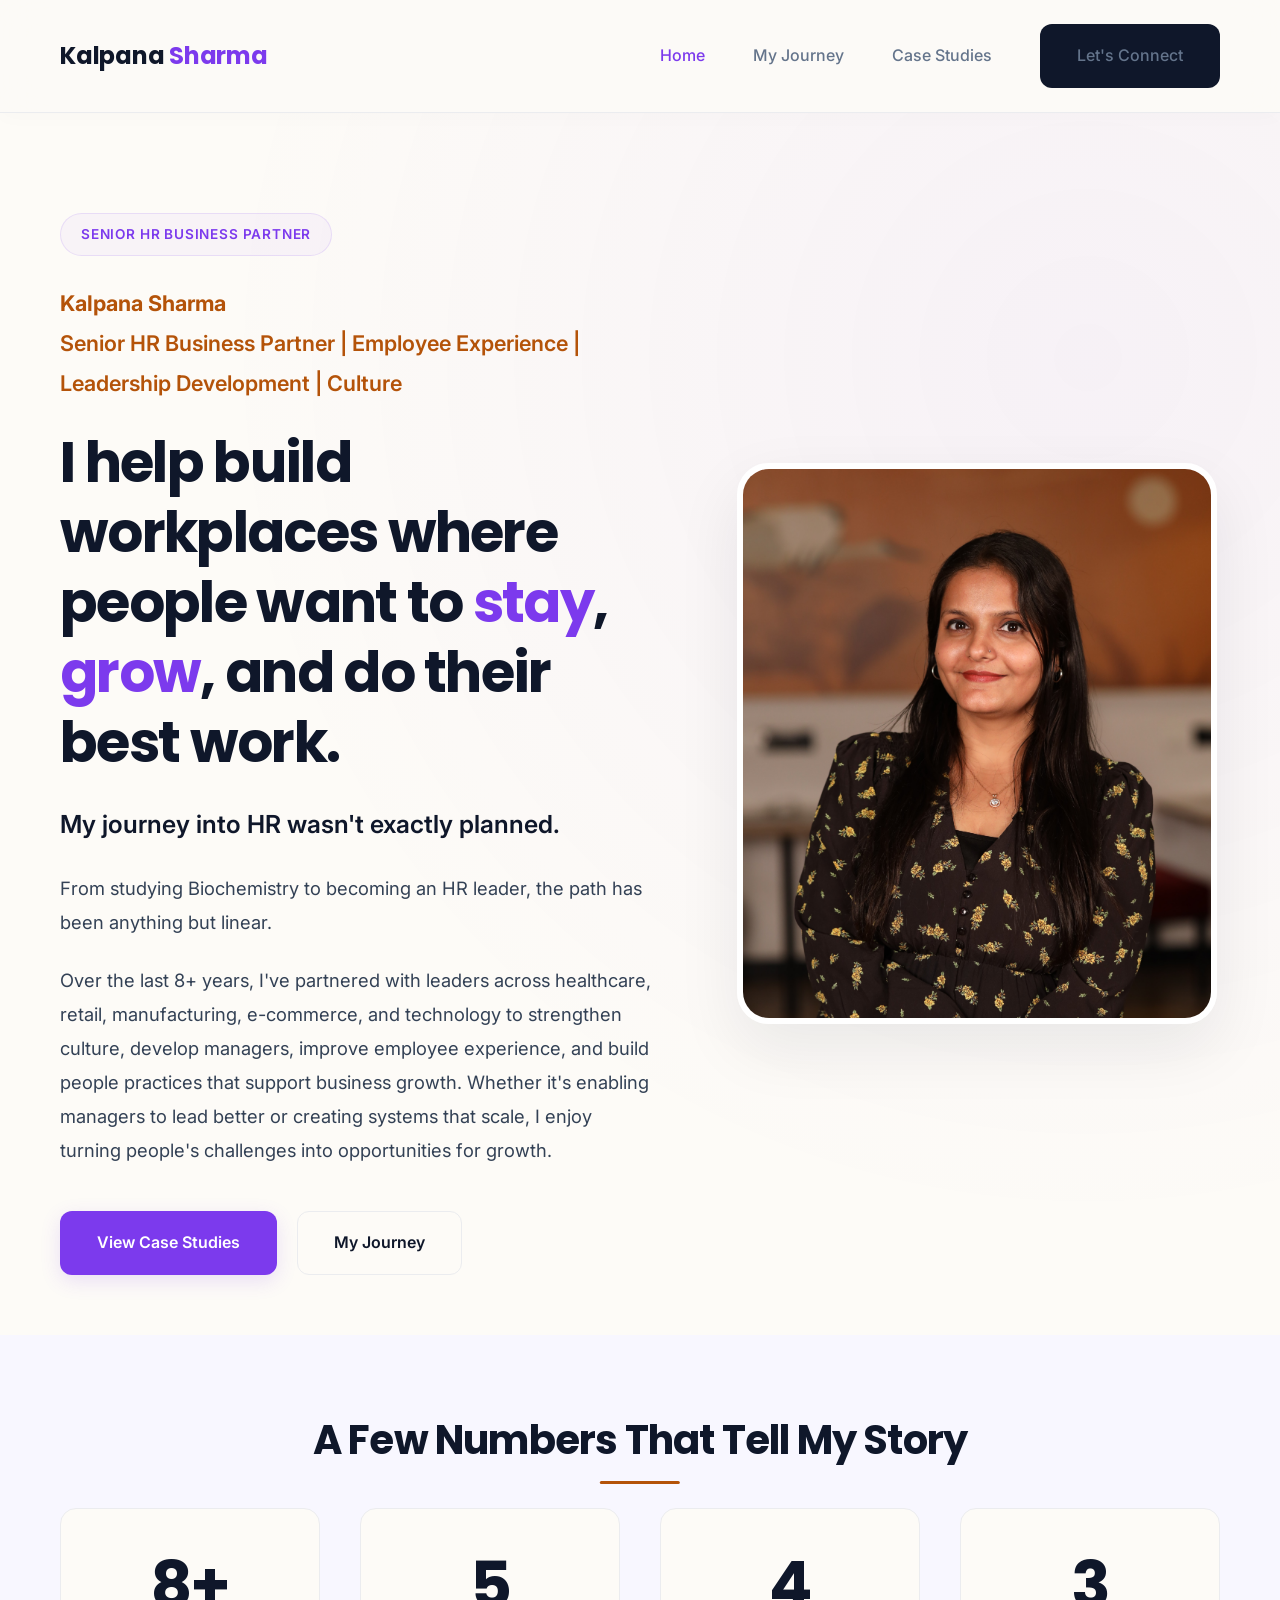
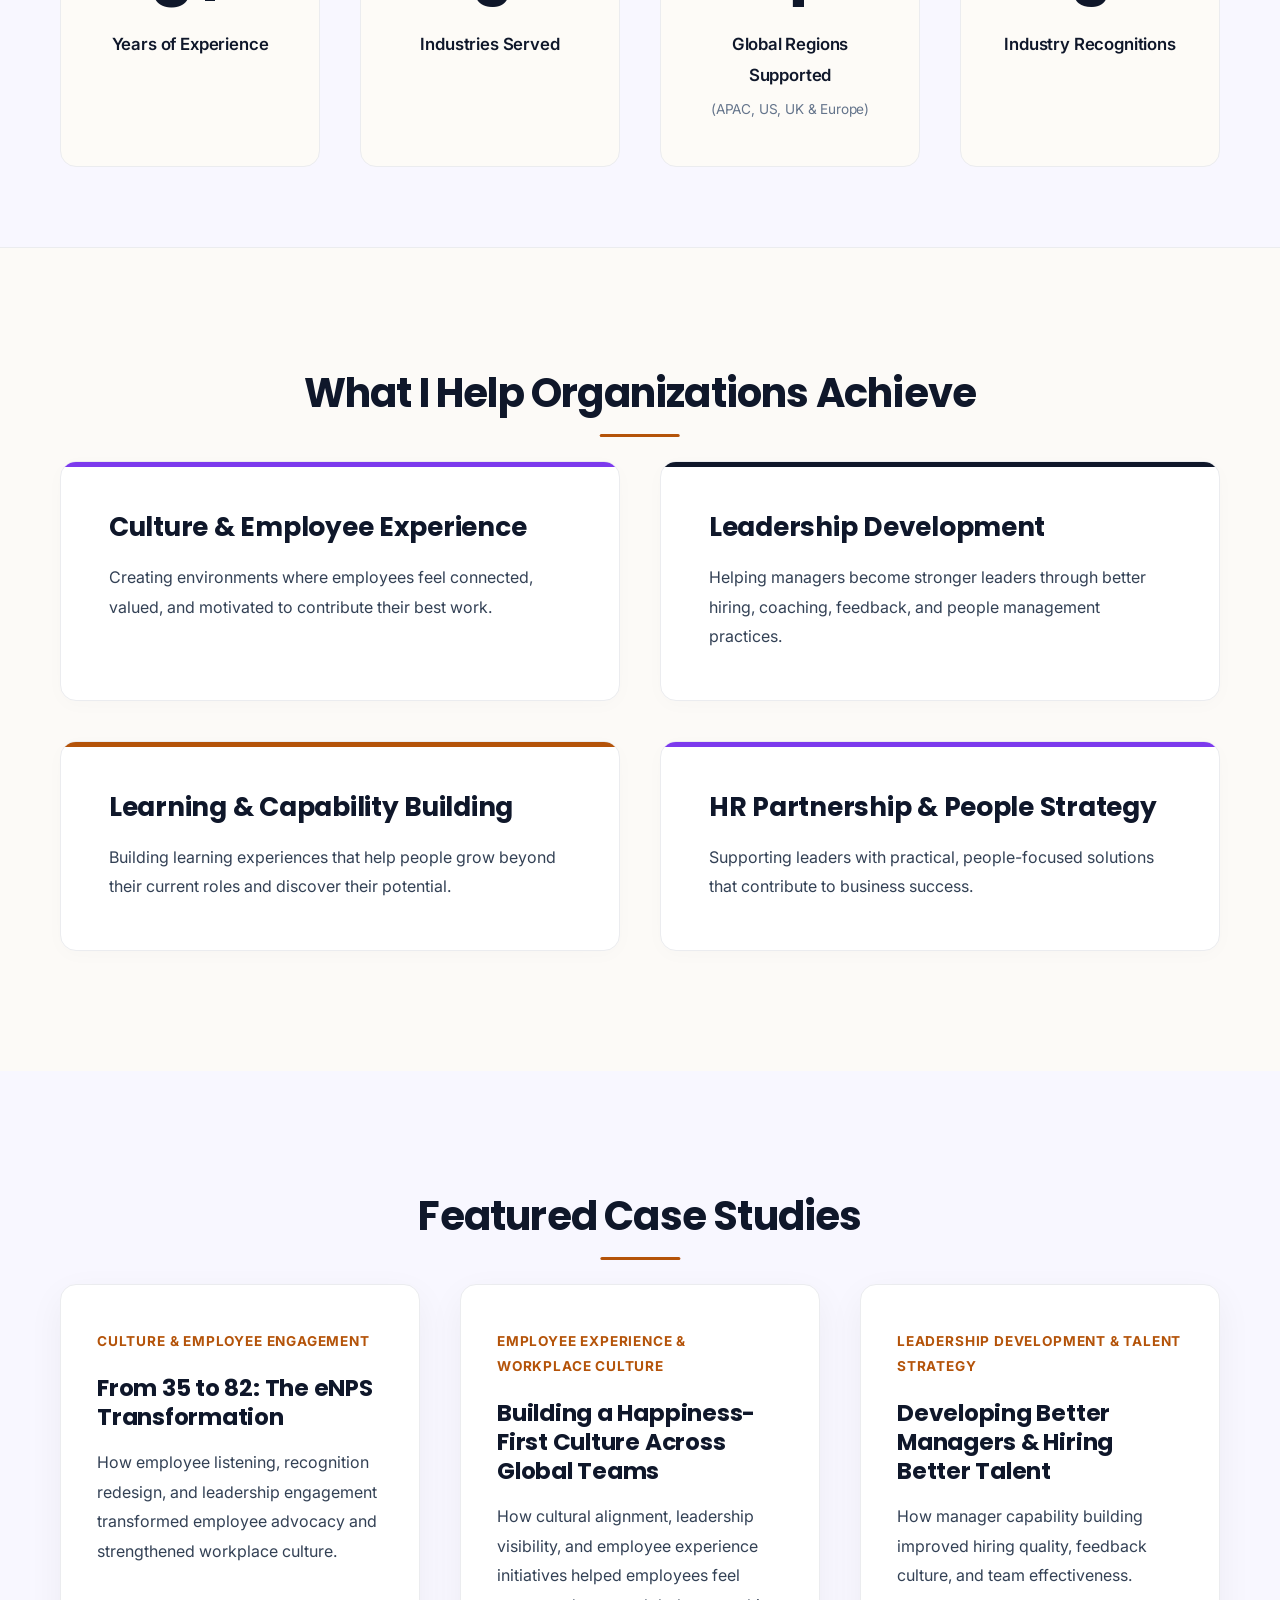
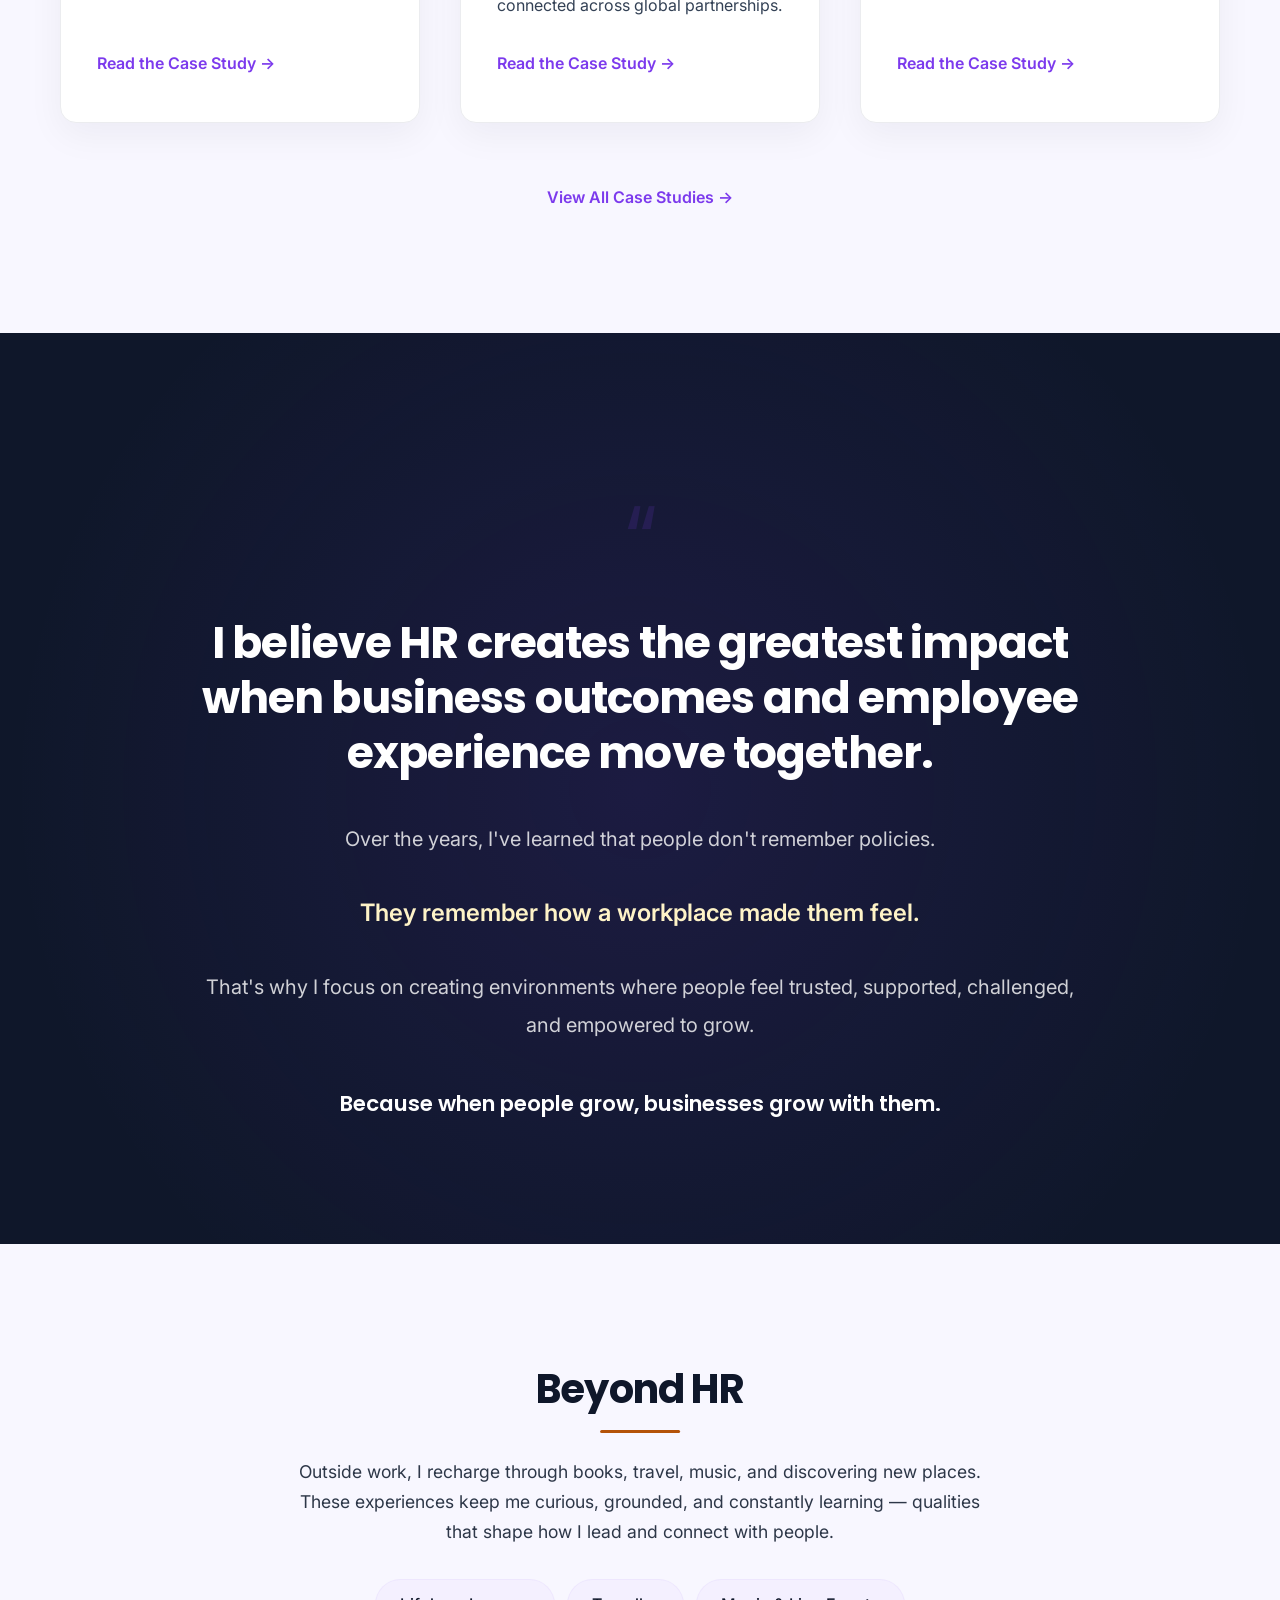
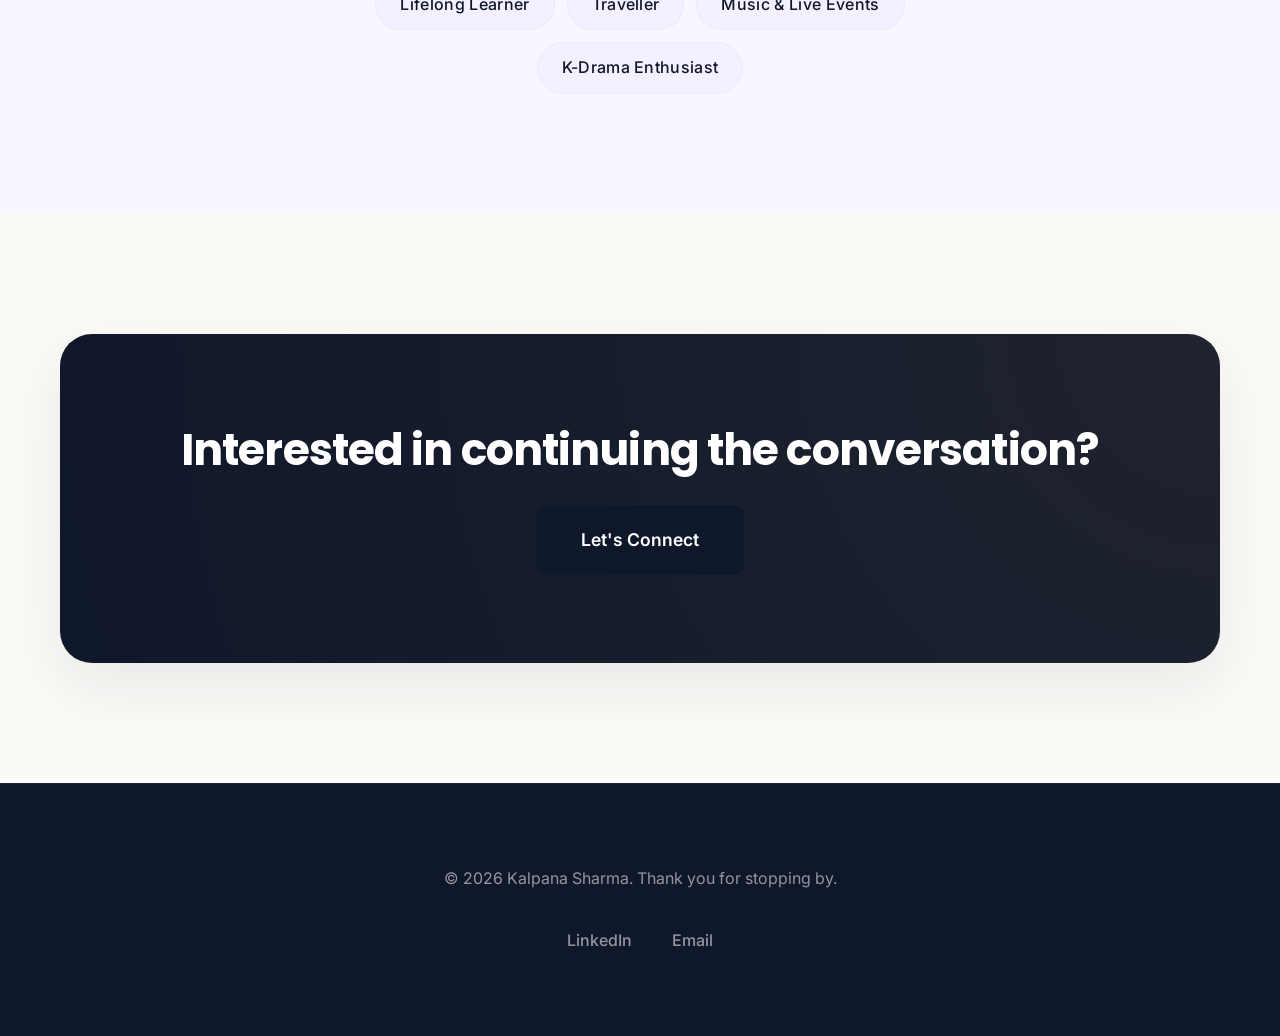
==== index.html @ ab51e67a "Update index.html" ====
<!DOCTYPE html>
<html lang="en">
<head>
    <meta charset="UTF-8">
    <meta name="viewport" content="width=device-width, initial-scale=1.0">
    <title>Kalpana Sharma | Senior HR Business Partner | Employee Experience & Culture</title>
    <meta name="description" content="Senior HR Business Partner with 8+ years of experience across healthcare, retail, manufacturing, e-commerce, and technology. Passionate about employee experience, leadership development, workplace culture, and people strategy.">
    
    <!-- Open Graph / Facebook Meta Tags -->
    <meta property="og:type" content="website">
    <meta property="og:url" content="https://kalpanasharma.github.io/">
    <meta property="og:title" content="Kalpana Sharma | Senior HR Business Partner | Employee Experience & Culture">
    <meta property="og:description" content="Senior HR Business Partner with 8+ years of experience across healthcare, retail, manufacturing, e-commerce, and technology.">
    <meta property="og:image" content="assets/images/hero-photo.jpg">

    <!-- Twitter Meta Tags -->
    <meta name="twitter:card" content="summary_large_image">
    <meta name="twitter:title" content="Kalpana Sharma | Senior HR Business Partner | Employee Experience & Culture">
    <meta name="twitter:description" content="Senior HR Business Partner with 8+ years of experience across healthcare, retail, manufacturing, e-commerce, and technology.">
    <meta name="twitter:image" content="assets/images/hero-photo.jpg">

    <!-- Google Fonts -->
    <link rel="preconnect" href="https://fonts.googleapis.com">
    <link rel="preconnect" href="https://fonts.gstatic.com" crossorigin>
    <link href="https://fonts.googleapis.com/css2?family=Inter:wght=400;500;600&family=Poppins:wght=600;700&display=swap" rel="stylesheet">
    <link rel="stylesheet" href="style.css">
</head>
<body>

    <!-- Main Navigation Header -->
    <header class="main-header">
        <nav class="container nav-container" aria-label="Main Navigation">
            <a href="index.html" class="logo">Kalpana <span class="text-purple">Sharma</span></a>
            <div class="nav-links">
                <a href="index.html" class="active" aria-current="page">Home</a>
                <a href="my-journey.html">My Journey</a>
                <a href="case-studies.html">Case Studies</a>
                <a href="lets-connect.html" class="btn btn-secondary">Let's Connect</a>
            </div>
        </nav>
    </header>

    <!-- Hero Introduction Section -->
    <main id="main-content">
        <section class="hero-section" aria-label="Introduction">
            <div class="container hero-grid">
                <div class="hero-content">
                    <span class="badge">Senior HR Business Partner</span>
                    <p class="hero-subheading"><strong>Kalpana Sharma</strong><br>Senior HR Business Partner | Employee Experience | Leadership Development | Culture</p>
                    <h1>I help build workplaces where people want to <span class="text-purple">stay</span>, <span class="text-purple">grow</span>, and do their best work.</h1>
                    <div class="hero-story">
                        <p class="lead">My journey into HR wasn't exactly planned.</p>
                        <p>From studying Biochemistry to becoming an HR leader, the path has been anything but linear.</p>
                        <p>Over the last 8+ years, I've partnered with leaders across healthcare, retail, manufacturing, e-commerce, and technology to strengthen culture, develop managers, improve employee experience, and build people practices that support business growth. Whether it's enabling managers to lead better or creating systems that scale, I enjoy turning people's challenges into opportunities for growth.</p>
                    </div>
                    <div class="hero-actions">
                        <a href="case-studies.html" class="btn btn-primary">View Case Studies</a>
                        <a href="my-journey.html" class="btn btn-outline">My Journey</a>
                    </div>
                </div>
                <div class="hero-image-container">
                    <div class="hero-image-wrapper">
                        <img src="assets/images/hero-photo.jpg" alt="Professional portrait of Kalpana Sharma, Senior HR Business Partner" class="hero-photo" width="600" height="600" loading="eager">
                    </div>
                </div>
            </div>
        </section>

        <!-- Metrics Overview Section -->
        <section class="section metrics-section" aria-label="Key Metrics">
            <div class="container">
                <h2 class="section-title text-center">A Few Numbers That Tell My Story</h2>
                <div class="metrics-grid">
                    <div class="metric-card">
                        <div class="metric-number">8+</div>
                        <div class="metric-label">Years of Experience</div>
                    </div>
                    <div class="metric-card">
                        <div class="metric-number text-purple">5</div>
                        <div class="metric-label">Industries Served</div>
                    </div>
                    <div class="metric-card">
                        <div class="metric-number text-gold">4</div>
                        <div class="metric-label">Global Regions Supported <span class="sub-label">(APAC, US, UK & Europe)</span></div>
                    </div>
                    <div class="metric-card">
                        <div class="metric-number">3</div>
                        <div class="metric-label">Industry Recognitions</div>
                    </div>
                </div>
            </div>
        </section>

        <!-- Core Strategic Areas Section -->
        <section class="section expertise-section" aria-label="Core Capabilities">
            <div class="container">
                <h2 class="section-title text-center">What I Help Organizations Achieve</h2>
                <div class="expertise-grid">
                    <div class="expertise-card">
                        <div class="card-accent-line bg-purple"></div>
                        <h3>Culture & Employee Experience</h3>
                        <p>Creating environments where employees feel connected, valued, and motivated to contribute their best work.</p>
                    </div>
                    <div class="expertise-card">
                        <div class="card-accent-line bg-navy"></div>
                        <h3>Leadership Development</h3>
                        <p>Helping managers become stronger leaders through better hiring, coaching, feedback, and people management practices.</p>
                    </div>
                    <div class="expertise-card">
                        <div class="card-accent-line bg-gold"></div>
                        <h3>Learning & Capability Building</h3>
                        <p>Building learning experiences that help people grow beyond their current roles and discover their potential.</p>
                    </div>
                    <div class="expertise-card">
                        <div class="card-accent-line bg-purple"></div>
                        <h3>HR Partnership & People Strategy</h3>
                        <p>Supporting leaders with practical, people-focused solutions that contribute to business success.</p>
                    </div>
                </div>
            </div>
        </section>

        <!-- Selected Project Highlights Section -->
        <section class="section cases-section" aria-label="Featured Case Studies">
            <div class="container">
                <h2 class="section-title text-center">Featured Case Studies</h2>
                <div class="cases-grid">
                    <article class="case-card">
                        <div class="case-category">Culture & Employee Engagement</div>
                        <h3>From 35 to 82: The eNPS Transformation</h3>
                        <p>How employee listening, recognition redesign, and leadership engagement transformed employee advocacy and strengthened workplace culture.</p>
                        <a href="case-studies/enps-transformation.html" class="case-link">Read the Case Study &rarr;</a>
                    </article>
                    <article class="case-card">
                        <div class="case-category">Employee Experience & Workplace Culture</div>
                        <h3>Building a Happiness-First Culture Across Global Teams</h3>
                        <p>How cultural alignment, leadership visibility, and employee experience initiatives helped employees feel connected across global partnerships.</p>
                        <a href="case-studies/happiness-culture.html" class="case-link">Read the Case Study &rarr;</a>
                    </article>
                    <article class="case-card">
                        <div class="case-category">Leadership Development & Talent Strategy</div>
                        <h3>Developing Better Managers & Hiring Better Talent</h3>
                        <p>How manager capability building improved hiring quality, feedback culture, and team effectiveness.</p>
                        <a href="case-studies/managers-talent.html" class="case-link">Read the Case Study &rarr;</a>
                    </article>
                </div>
                <div class="text-center section-footer-link">
                    <a href="case-studies.html" class="btn-text">View All Case Studies &rarr;</a>
                </div>
            </div>
        </section>

        <!-- Leadership Creed / Philosophy Section -->
        <section class="section philosophy-section" aria-label="My Philosophy">
            <div class="container text-center">
                <blockquote class="philosophy-container">
                    <span class="philosophy-icon" aria-hidden="true">&ldquo;</span>
                    <h2>I believe HR creates the greatest impact when business outcomes and employee experience move together.</h2>
                    <div class="philosophy-text">
                        <p>Over the years, I've learned that people don't remember policies.</p>
                        <p class="highlight">They remember how a workplace made them feel.</p>
                        <p>That's why I focus on creating environments where people feel trusted, supported, challenged, and empowered to grow.</p>
                    </div>
                    <cite class="philosophy-author">Because when people grow, businesses grow with them.</cite>
                </blockquote>
            </div>
        </section>

        <!-- Executive Strategic Interests Profile Section -->
        <section class="section beyond-section" aria-label="Beyond HR">
            <div class="container">
                <h2 class="section-title text-center">Beyond HR</h2>
                <div style="max-width: 700px; margin: 0 auto; text-align: center;">
                    <p class="section-intro" style="margin-bottom: 32px; font-size: 1.1rem; line-height: 1.7; color: var(--color-text-dark, #2d3748);">Outside work, I recharge through books, travel, music, and discovering new places. These experiences keep me curious, grounded, and constantly learning — qualities that shape how I lead and connect with people.</p>
                    <div class="chips-layout-matrix" style="display: flex; flex-wrap: wrap; justify-content: center; gap: 12px; max-width: 600px; margin: 0 auto;">
                        <span class="category-tag-chip" style="margin: 0; padding: 10px 24px; border-radius: 50px; font-weight: 500; letter-spacing: 0.02em;">Lifelong Learner</span>
                        <span class="category-tag-chip" style="margin: 0; padding: 10px 24px; border-radius: 50px; font-weight: 500; letter-spacing: 0.02em;">Traveller</span>
                        <span class="category-tag-chip" style="margin: 0; padding: 10px 24px; border-radius: 50px; font-weight: 500; letter-spacing: 0.02em;">Music & Live Events</span>
                        <span class="category-tag-chip" style="margin: 0; padding: 10px 24px; border-radius: 50px; font-weight: 500; letter-spacing: 0.02em;">K-Drama Enthusiast</span>
                    </div>
                </div>
            </div>
        </section>

        <!-- Final CTA Invitation -->
        <section class="cta-section" aria-label="Call to Action">
            <div class="container">
                <div class="cta-card">
                    <h2>Interested in continuing the conversation?</h2>
                    <a href="lets-connect.html" class="btn btn-secondary btn-lg">Let's Connect</a>
                </div>
            </div>
        </section>
    </main>

    <!-- Global Footer Module with Strategic Social Integration -->
    <footer class="main-footer">
        <div class="container text-center">
            <p>&copy; 2026 Kalpana Sharma. Thank you for stopping by.</p>
            <div class="footer-links-container">
                <a href="https://www.linkedin.com/in/kalpana-sharma9315/" class="footer-link" target="_blank" rel="noopener noreferrer">LinkedIn</a>
                <a href="mailto:contactskalpana01@gmail.com" class="footer-link">Email</a>
            </div>
        </div>
    </footer>

</body>
</html>
---- style.css ----
/* ==========================================================================
   1. GLOBAL VARIABLES & PREMIUM LIGHT RESETS
   ========================================================================== */
:root {
    /* Senior HR Executive Warm & Light Palette */
    --color-navy: #0F172A;          /* Deep Regal Navy for text & anchoring sections */
    --color-navy-muted: #334155;    /* Muted navy for subtitles */
    --color-purple: #7C3AED;        /* Premium Lavender/Purple Accent */
    --color-purple-light: rgba(124, 58, 237, 0.04);
    --color-lavender-bg: #F8F7FF;   /* Subtle premium lavender section canvas */
    --color-gold: #B45309;          /* Deep Warm Amber Gold for highlights */
    --color-gold-light: #FEF3C7;    /* Soft Creamy Gold Backgrounds */
    --color-bg: #FCFAF7;            /* Slightly warmer, approachable off-white canvas */
    --color-bg-warm: #FDFBF7;       /* Soft warm alabaster */
    --color-card-bg: #FFFFFF;       /* Pure white floating panels */
    --color-card-lavender: #F4F0FF; /* Elegant subtle lavender paneling */
    --color-white: #FFFFFF;
    --color-text: #1E293B;          /* Dark navy/slate body text for readability */
    --color-text-muted: #64748B;    /* Clean slate gray for descriptions */
    --color-border: #EBECEF;        /* Subtle crisp light divider lines */
    
    --font-heading: 'Poppins', sans-serif;
    --font-body: 'Inter', sans-serif;
    
    /* Commandingly deep, soft executive shadows for premium dimension */
    --shadow-sm: 0 4px 20px rgba(15, 23, 42, 0.02);
    --shadow-md: 0 12px 36px rgba(15, 23, 42, 0.05);
    --shadow-lg: 0 24px 64px rgba(15, 23, 42, 0.08);
    
    --radius-md: 16px;
    --radius-lg: 32px;
    
    --transition: all 0.5s cubic-bezier(0.16, 1, 0.3, 1);
}

* {
    box-sizing: border-box;
    margin: 0;
    padding: 0;
}

body {
    background-color: var(--color-bg);
    color: var(--color-text);
    font-family: var(--font-body);
    line-height: 1.85;
    -webkit-font-smoothing: antialiased;
    overflow-x: hidden;
}

.container {
    max-width: 1240px;
    margin: 0 auto;
    padding: 0 40px;
}

img {
    max-width: 100%;
    height: auto;
    display: block;
}

/* ==========================================================================
   2. TYPOGRAPHY & GOLD ACCENT HEADING HIERARCHY
   ========================================================================== */
h1, h2, h3, h4 {
    font-family: var(--font-heading);
    color: var(--color-navy);
    font-weight: 700;
    line-height: 1.25;
}

h1 {
    font-size: 3.5rem;
    letter-spacing: -0.03em;
    margin-bottom: 1.75rem;
}

h2 {
    font-size: 2.5rem;
    letter-spacing: -0.02em;
    margin-bottom: 2rem;
}

h3 {
    font-size: 1.65rem;
    letter-spacing: -0.01em;
    margin-bottom: 1.25rem;
}

p {
    margin-bottom: 1.5rem;
    color: var(--color-navy-muted);
}

/* Color Utilities */
.text-center { text-align: center; }
.text-purple { color: var(--color-purple); }
.text-gold { color: var(--color-gold); }
.bg-purple { background-color: var(--color-purple); }
.bg-navy { background-color: var(--color-navy); }
.bg-gold { background-color: var(--color-gold); }

/* Compact Sectioning Spacing Framework */
.section {
    padding: 120px 0;
    position: relative;
}

/* Select Sections Layered over Elegant Soft Lavender Backgrounds */
.section:nth-of-type(even) {
    background-color: var(--color-lavender-bg);
}

/* Strengthened Section Title Accent Anchors */
.section-title {
    margin-bottom: 24px;
    position: relative;
    display: inline-block;
    left: 50%;
    transform: translateX(-50%);
}

.section-title::after {
    content: '';
    display: block;
    width: 80px; /* Stronger visual anchor */
    height: 3px;
    background-color: var(--color-gold);
    margin: 16px auto 0 auto;
    border-radius: 2px;
}

.section-intro {
    max-width: 800px; 
    margin: 0 auto 80px auto; 
    color: var(--color-text-muted); 
    font-size: 1.25rem;
    line-height: 1.8;
}

/* ==========================================================================
   3. STICKY LIGHT NAVIGATION
   ========================================================================== */
.main-header {
    background-color: rgba(252, 250, 247, 0.9);
    backdrop-filter: blur(20px);
    -webkit-backdrop-filter: blur(20px);
    position: sticky;
    top: 0;
    z-index: 1000;
    border-bottom: 1px solid var(--color-border);
    padding: 24px 0;
    transition: var(--transition);
    box-shadow: var(--shadow-sm);
}

.nav-container {
    display: flex;
    justify-content: space-between;
    align-items: center;
}

.logo {
    font-family: var(--font-heading);
    font-weight: 700;
    font-size: 1.5rem;
    color: var(--color-navy);
    text-decoration: none;
    letter-spacing: -0.01em;
}

.nav-links {
    display: flex;
    align-items: center;
    gap: 48px;
}

.nav-links a {
    text-decoration: none;
    color: var(--color-text-muted);
    font-weight: 500;
    font-size: 1rem;
    transition: var(--transition);
}

.nav-links a:hover,
.nav-links a.active {
    color: var(--color-purple);
}

/* ==========================================================================
   4. INTERACTIVE ACCENT BUTTONS
   ========================================================================== */
.btn {
    display: inline-flex;
    align-items: center;
    justify-content: center;
    padding: 16px 36px;
    font-family: var(--font-body);
    font-weight: 600;
    font-size: 1rem;
    border-radius: 12px;
    text-decoration: none;
    transition: var(--transition);
    cursor: pointer;
    border: 1px solid transparent;
}

.btn-primary {
    background-color: var(--color-purple);
    color: var(--color-white);
    box-shadow: 0 6px 20px rgba(124, 58, 237, 0.15);
}

.btn-primary:hover {
    background-color: #6D28D9;
    transform: translateY(-3px);
    box-shadow: 0 10px 28px rgba(124, 58, 237, 0.25);
}

.btn-secondary {
    background-color: var(--color-navy);
    color: var(--color-white);
}

.btn-secondary:hover {
    background-color: #1E293B;
    transform: translateY(-3px);
    box-shadow: var(--shadow-md);
}

.btn-outline {
    background-color: transparent;
    border-color: var(--color-border);
    color: var(--color-navy);
}

.btn-outline:hover {
    background-color: rgba(124, 58, 237, 0.04);
    border-color: var(--color-purple);
    color: var(--color-purple);
    transform: translateY(-3px);
}

.btn-lg {
    padding: 18px 44px;
    font-size: 1.1rem;
}

.btn-text {
    color: var(--color-purple);
    text-decoration: none;
    font-weight: 600;
    display: inline-flex;
    align-items: center;
    gap: 8px;
    transition: var(--transition);
}

.btn-text:hover {
    color: #6D28D9;
    transform: translateX(6px);
}

/* ==========================================================================
   5. APPROACHABLE EXECUTIVE HERO SECTION & CREDIBILITY INDICATORS
   ========================================================================== */
.hero-section {
    padding: 100px 0 60px 0;
    background: radial-gradient(circle at 85% 20%, rgba(124, 58, 237, 0.05) 0%, transparent 60%), 
                var(--color-bg-warm);
}

.hero-grid {
    display: grid;
    grid-template-columns: 1.1fr 0.9fr;
    gap: 80px;
    align-items: center;
}

.badge {
    display: inline-block;
    background: var(--color-purple-light);
    color: var(--color-purple);
    border: 1px solid rgba(124, 58, 237, 0.12);
    padding: 8px 20px;
    border-radius: 100px;
    font-size: 0.85rem;
    font-weight: 600;
    margin-bottom: 28px;
    text-transform: uppercase;
    letter-spacing: 0.06em;
}

.hero-subheading {
    font-size: 1.35rem;
    color: var(--color-gold);
    font-weight: 600;
    margin-bottom: 24px;
}

.hero-story {
    margin-bottom: 44px;
}

.hero-story p {
    font-size: 1.15rem;
    color: var(--color-navy-muted);
}

.hero-story p.lead {
    font-size: 1.55rem;
    font-weight: 600;
    color: var(--color-navy);
    line-height: 1.5;
    margin-bottom: 28px;
}

.hero-actions {
    display: flex;
    gap: 20px;
}

.hero-image-container {
    display: flex;
    justify-content: center;
    width: 100%;
}

.hero-image-wrapper {
    position: relative;
    border-radius: var(--radius-lg);
    overflow: hidden;
    box-shadow: var(--shadow-lg);
    border: 6px solid var(--color-white);
    width: 100%;
    max-width: 480px; /* Enhanced 15% Presence Envelope */
}

.hero-photo {
    width: 100%;
    height: auto;
    object-fit: cover;
    display: block;
}

/* Horizontal Achievement Ribbon Underneath Hero */
.achievement-strip {
    background: var(--color-white);
    border-top: 1px solid var(--color-border);
    border-bottom: 1px solid var(--color-border);
    padding: 24px 0;
    margin-bottom: 60px;
}

.achievement-flex {
    display: flex;
    justify-content: space-between;
    align-items: center;
    gap: 24px;
    flex-wrap: wrap;
}

.achievement-badge-item {
    display: inline-flex;
    align-items: center;
    gap: 10px;
    font-family: var(--font-heading);
    font-weight: 600;
    font-size: 1rem;
    color: var(--color-navy);
    background: var(--color-bg);
    padding: 10px 20px;
    border-radius: 100px;
    border: 1px solid var(--color-border);
}

.achievement-badge-item::before {
    content: "✦";
    color: var(--color-gold);
    font-size: 0.9rem;
}

/* ==========================================================================
   6. METRICS OVERVIEW BLOCKS (EXECUTIVE BREATHING ROOM)
   ========================================================================== */
.metrics-section {
    background-color: var(--color-white);
    border-bottom: 1px solid var(--color-border);
    padding: 80px 0;
}

.metrics-grid {
    display: grid;
    grid-template-columns: repeat(4, 1fr);
    gap: 40px;
}

.metric-card {
    text-align: center;
    padding: 44px 32px;
    background: var(--color-bg-warm);
    border: 1px solid var(--color-border);
    border-radius: var(--radius-md);
    transition: var(--transition);
}

.metric-card:hover {
    border-color: rgba(124, 58, 237, 0.25);
    background: var(--color-white);
    box-shadow: var(--shadow-md);
    transform: translateY(-2px);
}

.metric-number {
    font-family: var(--font-heading);
    font-size: 4rem;
    font-weight: 700;
    color: var(--color-navy);
    line-height: 1;
    margin-bottom: 12px;
    letter-spacing: -0.03em;
}

.metric-label {
    font-size: 1.05rem;
    color: var(--color-navy);
    font-weight: 600;
    letter-spacing: -0.01em;
}

.sub-label {
    display: block;
    font-size: 0.85rem;
    font-weight: 400;
    margin-top: 6px;
    color: var(--color-text-muted);
}

/* ==========================================================================
   7. CORE EXPERTISE CARDS
   ========================================================================== */
.expertise-grid {
    display: grid;
    grid-template-columns: repeat(2, 1fr);
    gap: 40px;
}

.expertise-card {
    background: var(--color-card-bg);
    padding: 48px;
    border-radius: var(--radius-md);
    box-shadow: var(--shadow-sm);
    border: 1px solid var(--color-border);
    position: relative;
    overflow: hidden;
    transition: var(--transition);
}

.expertise-card:hover {
    transform: translateY(-6px);
    border-color: var(--color-purple);
    box-shadow: var(--shadow-md);
}

.card-accent-line {
    position: absolute;
    top: 0;
    left: 0;
    right: 0;
    height: 5px;
}

.expertise-card p {
    margin-bottom: 0;
}

/* ==========================================================================
   8. FEATURED CASE STUDY TILES & CERTIFICATION CARDS
   ========================================================================== */
.cases-grid {
    display: grid;
    grid-template-columns: repeat(3, 1fr);
    gap: 40px;
    margin-bottom: 60px;
}

.case-card {
    background: var(--color-card-bg);
    padding: 44px 36px;
    border-radius: var(--radius-md);
    border: 1px solid var(--color-border);
    display: flex;
    flex-direction: column;
    box-shadow: var(--shadow-md);
    transition: var(--transition);
}

.case-card:hover {
    transform: translateY(-8px);
    box-shadow: var(--shadow-lg);
    border-color: rgba(124, 58, 237, 0.4);
}

.case-category {
    font-size: 0.85rem;
    font-weight: 700;
    text-transform: uppercase;
    letter-spacing: 0.06em;
    color: var(--color-gold);
    margin-bottom: 20px;
}

.case-card h3 {
    font-size: 1.45rem;
    margin-bottom: 16px;
}

.case-card p {
    font-size: 1rem;
    margin-bottom: 28px;
    flex-grow: 1;
}

.case-link {
    color: var(--color-purple);
    text-decoration: none;
    font-weight: 600;
    font-size: 1rem;
    display: inline-flex;
    align-items: center;
    transition: var(--transition);
}

.case-link:hover {
    color: var(--color-navy);
}

/* ==========================================================================
   9. ANCHORING DARK SECTIONS: PHILOSOPHY & CREED
   ========================================================================== */
.philosophy-section {
    background-color: var(--color-navy);
    color: rgba(255, 255, 255, 0.85);
    position: relative;
    background: radial-gradient(circle at center, rgba(124, 58, 237, 0.12) 0%, transparent 80%), var(--color-navy);
}

.philosophy-container {
    max-width: 900px;
    margin: 0 auto;
}

.philosophy-icon {
    font-size: 6rem;
    color: var(--color-purple);
    opacity: 0.15;
    display: block;
    margin-bottom: -15px;
}

.philosophy-section h2 {
    color: var(--color-white);
    font-size: 2.75rem;
    margin-bottom: 40px;
}

.philosophy-text {
    font-size: 1.25rem;
    line-height: 1.9;
}

.philosophy-text p {
    color: rgba(255, 255, 255, 0.8);
    margin-bottom: 24px;
}

.philosophy-text .highlight {
    font-size: 1.5rem;
    font-weight: 600;
    color: var(--color-gold-light);
    margin: 32px 0;
}

.philosophy-author {
    font-family: var(--font-heading);
    font-size: 1.35rem;
    font-weight: 600;
    color: var(--color-white);
    font-style: normal;
    display: block;
    margin-top: 40px;
}

/* ==========================================================================
   10. INTEREST CHIPS SYSTEM
   ========================================================================== */
.beyond-grid {
    display: grid;
    grid-template-columns: repeat(6, 1fr);
    gap: 20px;
    margin-top: 48px;
}

.interest-card {
    background: var(--color-card-bg);
    border: 1px solid var(--color-border);
    border-radius: var(--radius-md);
    padding: 28px 16px;
    text-align: center;
    box-shadow: var(--shadow-sm);
    transition: var(--transition);
}

.interest-card:hover {
    border-color: var(--color-purple);
    box-shadow: var(--shadow-md);
    transform: translateY(-4px);
    background: var(--color-purple-light);
}

.interest-icon {
    font-size: 2rem;
    display: block;
    margin-bottom: 12px;
}

.interest-label {
    font-size: 0.95rem;
    font-weight: 600;
    color: var(--color-navy);
}

/* ==========================================================================
   11. ENGAGEMENT CALL-TO-ACTION (DARK ANCHOR)
   ========================================================================== */
.cta-section {
    padding: 120px 0;
    background-color: var(--color-bg);
}

.cta-card {
    background: radial-gradient(circle at top right, rgba(226, 184, 103, 0.08), transparent), var(--color-navy);
    border-radius: var(--radius-lg);
    padding: 88px 40px;
    text-align: center;
    box-shadow: var(--shadow-lg);
}

.cta-card h2 {
    color: var(--color-white);
    font-size: 2.75rem;
    margin-bottom: 28px;
}

.cta-card p {
    color: rgba(255, 255, 255, 0.7);
    max-width: 650px;
    margin: 0 auto 44px auto;
    font-size: 1.15rem;
}

/* ==========================================================================
   12. FOOTER SYSTEM (DARK ANCHOR)
   ========================================================================== */
.main-footer {
    background-color: var(--color-navy);
    border-top: 1px solid rgba(255, 255, 255, 0.06);
    padding: 80px 0;
    color: rgba(255, 255, 255, 0.55);
    font-size: 1rem;
}

.main-footer p {
    color: rgba(255, 255, 255, 0.55);
}

.footer-links-container {
    margin-top: 32px;
    display: flex;
    justify-content: center;
    gap: 40px;
    flex-wrap: wrap;
}

.footer-link {
    color: rgba(255, 255, 255, 0.55);
    text-decoration: none;
    font-size: 1rem;
    font-weight: 500;
    transition: var(--transition);
}

.footer-link:hover {
    color: var(--color-white);
}

/* ==========================================================================
   13. MASTER TIMELINE ARCHITECTURE
   ========================================================================== */
.timeline-container {
    position: relative;
    max-width: 900px;
    margin: 64px auto 0 auto;
    padding-left: 60px;
}

.timeline-container::before {
    content: '';
    position: absolute;
    top: 0;
    bottom: 0;
    left: 14px;
    width: 4px;
    background: linear-gradient(to bottom, var(--color-purple) 0%, rgba(124, 58, 237, 0.3) 70%, var(--color-border) 100%);
    border-radius: 4px;
}

.timeline-node {
    position: relative;
    margin-bottom: 64px;
}

.timeline-node:last-child {
    margin-bottom: 0;
}

.timeline-marker {
    position: absolute;
    left: -60px;
    top: 36px;
    width: 32px;
    height: 32px;
    border-radius: 50%;
    background-color: var(--color-bg-warm);
    border: 4px solid var(--color-gold);
    box-shadow: 0 0 0 6px var(--color-white);
    z-index: 2;
    display: flex;
    align-items: center;
    justify-content: center;
}

.timeline-marker::after {
    content: '';
    width: 10px;
    height: 10px;
    background-color: var(--color-purple);
    border-radius: 50%;
    display: block;
}

.timeline-content {
    background: var(--color-card-bg);
    padding: 48px;
    border-radius: var(--radius-md);
    border: none;
    box-shadow: var(--shadow-md);
    position: relative;
    transition: var(--transition);
}

.timeline-content::before {
    content: '';
    position: absolute;
    top: 48px;
    left: -16px;
    width: 16px;
    height: 2px;
    background-color: rgba(124, 58, 237, 0.3);
}

.timeline-content:hover {
    transform: translateX(8px);
    box-shadow: var(--shadow-lg);
    background: linear-gradient(to right, var(--color-white), var(--color-bg-warm));
}

.timeline-date {
    font-family: var(--font-heading);
    font-weight: 700;
    color: var(--color-gold);
    font-size: 1.05rem;
    margin-bottom: 12px;
    letter-spacing: 0.08em;
    text-transform: uppercase;
}

.timeline-role {
    font-size: 1.55rem;
    font-weight: 700;
    color: var(--color-navy);
    margin-bottom: 6px;
}

.timeline-company {
    font-size: 1.2rem;
    color: var(--color-purple);
    font-weight: 600;
    margin-bottom: 20px;
}

/* ==========================================================================
   14. CASE STUDIES & PREMIUM METRICS CARD ARCHITECTURE
   ========================================================================== */
.case-inner-hero {
    background: var(--color-bg-warm);
    border-bottom: 1px solid var(--color-border);
    padding: 100px 0;
}

/* Premium Visual Transformation of Case Studies Metrics Blocks */
.case-meta-group {
    display: grid;
    grid-template-columns: repeat(3, 1fr);
    gap: 32px;
    margin-top: 48px;
    padding-top: 0;
    border-top: none;
}

.meta-item {
    background: var(--color-card-bg);
    border: 1px solid var(--color-border);
    border-radius: var(--radius-md);
    padding: 32px;
    box-shadow: var(--shadow-md);
    position: relative;
    overflow: hidden;
    transition: var(--transition);
    display: flex;
    flex-direction: column;
    justify-content: center;
}

.meta-item:hover {
    border-color: rgba(124, 58, 237, 0.2);
    box-shadow: var(--shadow-lg);
    transform: translateY(-2px);
}

/* Subtle Dynamic Left Accent Bar on Metric Blocks */
.meta-item::before {
    content: '';
    position: absolute;
    left: 0;
    top: 0;
    bottom: 0;
    width: 4px;
    background-color: var(--color-purple);
}

.meta-label {
    display: flex;
    align-items: center;
    gap: 8px;
    font-weight: 700;
    color: var(--color-gold);
    text-transform: uppercase;
    font-size: 0.85rem;
    letter-spacing: 0.06em;
    margin-bottom: 12px;
}

/* Subtle inline structural icons injection */
.meta-label::before {
    content: "◈";
    color: var(--color-purple);
    font-size: 0.9rem;
}

.meta-value {
    color: var(--color-navy);
    font-family: var(--font-heading);
    font-size: 1.65rem; /* Large Premium Numbers Configuration */
    font-weight: 700;
    line-height: 1.3;
}

.case-body-layout {
    display: grid;
    grid-template-columns: 2.1fr 0.9fr;
    gap: 80px;
    padding: 100px 0;
}

.case-main-content h2 {
    margin-top: 48px;
    margin-bottom: 20px;
}

.case-main-content h2:first-child {
    margin-top: 0;
}

.outcome-list {
    list-style: none;
    margin-top: 24px;
    margin-bottom: 40px;
}

.outcome-list li {
    position: relative;
    padding-left: 32px;
    margin-bottom: 16px;
    color: var(--color-navy-muted);
}

.outcome-list li::before {
    content: "✓";
    position: absolute;
    left: 0;
    color: var(--color-purple);
    font-weight: 700;
}

.case-sidebar-panel {
    background: var(--color-card-lavender);
    border: 1px solid rgba(124, 58, 237, 0.08);
    padding: 40px;
    border-radius: var(--radius-md);
    height: fit-content;
    position: sticky;
    top: 140px;
}

.sidebar-block {
    margin-bottom: 36px;
}

.sidebar-block:last-child {
    margin-bottom: 0;
}

/* ==========================================================================
   15. CONNECT CHIPS & STRUCTURAL CHIPS
   ========================================================================== */
.connect-layout-grid {
    display: grid;
    grid-template-columns: 1fr 1fr;
    gap: 80px;
    align-items: start;
}

.connect-methods-list {
    display: flex;
    flex-direction: column;
    gap: 24px;
}

.connect-card-option {
    background: var(--color-card-bg);
    border: 1px solid var(--color-border);
    border-radius: var(--radius-md);
    padding: 40px;
    text-decoration: none;
    color: inherit;
    box-shadow: var(--shadow-sm);
    transition: var(--transition);
}

.connect-card-option:hover {
    border-color: var(--color-purple);
    transform: translateY(-4px);
    box-shadow: var(--shadow-md);
}

.connect-card-option h3 {
    margin-bottom: 10px;
}

.connect-card-option p {
    margin-bottom: 0;
}

.chips-layout-matrix {
    display: grid;
    grid-template-columns: repeat(2, 1fr);
    gap: 20px;
    margin-top: 32px;
}

.category-tag-chip {
    background: var(--color-card-lavender);
    border: 1px solid rgba(124, 58, 237, 0.05);
    border-radius: var(--radius-md);
    padding: 28px;
    text-align: center;
    font-weight: 600;
    font-size: 1rem;
    color: var(--color-navy);
    transition: var(--transition);
}

.category-tag-chip:hover {
    background-color: var(--color-white);
    border-color: var(--color-purple);
    box-shadow: var(--shadow-sm);
}

.matrix-span-full {
    grid-column: span 2;
}

/* ==========================================================================
   16. ACCESSIBILITY OVERRIDES
   ========================================================================== */
a:focus-visible,
button:focus-visible,
.btn:focus-visible,
.connect-card-option:focus-visible {
    outline: 3px solid var(--color-purple);
    outline-offset: 3px;
}

@media (prefers-reduced-motion: reduce) {
    * {
        animation-duration: 0.01ms !important;
        animation-iteration-count: 1 !important;
        transition-duration: 0.01ms !important;
        scroll-behavior: auto !important;
    }
}

/* ==========================================================================
   17. SYSTEM BREAKPOINTS (max-width: 1024px)
   ========================================================================== */
@media (max-width: 1024px) {
    h1 { font-size: 3rem; }
    h2 { font-size: 2.25rem; }
    
    .section { padding: 100px 0; }
    .hero-grid { gap: 48px; }
    .achievement-flex { justify-content: center; }
    .metrics-grid { grid-template-columns: repeat(2, 1fr); gap: 24px; }
    .cases-grid { grid-template-columns: repeat(2, 1fr); gap: 28px; }
    .case-meta-group { grid-template-columns: repeat(2, 1fr); gap: 24px; }
    .beyond-grid { grid-template-columns: repeat(3, 1fr); }
    .case-body-layout { grid-template-columns: 1fr; gap: 48px; }
    .case-sidebar-panel { position: static; width: 100%; }
}

/* ==========================================================================
   18. MOBILE PORTRAIT ADAPTATIONS (max-width: 768px)
   ========================================================================== */
@media (max-width: 768px) {
    h1 { font-size: 2.5rem; }
    h2 { font-size: 2rem; }
    
    .container { padding: 0 24px; }
    .nav-container { flex-direction: column; gap: 20px; }
    .nav-links { gap: 24px; flex-wrap: wrap; justify-content: center; }
    
    .hero-grid { grid-template-columns: 1fr; gap: 48px; text-align: center; }
    .hero-actions { justify-content: center; flex-direction: column; }
    .hero-image-container { order: -1; max-width: 340px; margin: 0 auto; }
    
    .achievement-flex { flex-direction: column; align-items: stretch; }
    .achievement-badge-item { justify-content: center; }
    
    .metrics-grid, .case-meta-group { grid-template-columns: 1fr; }
    .expertise-grid, .cases-grid { grid-template-columns: 1fr; }
    
    .beyond-grid { grid-template-columns: repeat(2, 1fr); }
    
    .timeline-container { padding-left: 36px; }
    .timeline-container::before { left: 6px; }
    .timeline-marker { left: -42px; top: 38px; width: 24px; height: 24px; border-width: 3px; }
    .timeline-marker::after { width: 6px; height: 6px; }
    .timeline-content { padding: 32px; }
    .timeline-content::before { display: none; }
    
    .connect-layout-grid, .chips-layout-matrix { grid-template-columns: 1fr; }
    .matrix-span-full { grid-column: span 1; }
}


/* ==========================================================================
   MY JOURNEY CUSTOM REFINEMENTS & REWRITTEN CLASSES
   ========================================================================== */

/* Hero Section Customizations */
.hero-section-custom {
    text-align: center; 
    padding: 60px 0; 
    border-bottom: 1px solid var(--color-border);
}
.hero-story-custom {
    margin-bottom: 0; 
    text-align: left;
}

/* What I Stand For: 3 + 2 Grid Layout & Row Centering */
.stand-for-layout {
    display: grid;
    grid-template-columns: repeat(6, 1fr);
    gap: 16px;
}
.stand-for-layout .stand-card {
    grid-column: span 2;
}
.stand-for-layout .row-2-card:nth-of-type(4) {
    grid-column: 2 / span 2; /* Offsets the 4th card to center the bottom row */
}
.stand-for-layout .row-2-card:nth-of-type(5) {
    grid-column: 4 / span 2;
}

/* Timeline Cards Padding */
.padding-card {
    padding: 24px;
}

/* Continuous Learning & Certifications Headers/Descriptions */
.learning-intro {
    max-width: 750px; 
    margin: -20px auto 40px auto; 
    color: var(--color-text-muted); 
    font-size: 1.05rem;
}
.cert-title {
    font-size: 1.2rem; 
    margin-bottom: 4px;
}
.cert-institution {
    font-size: 0.9rem; 
    font-weight: 500; 
    color: var(--color-navy); 
    margin-bottom: 10px;
}
.cert-description {
    font-size: 0.92rem; 
    color: var(--color-text-muted); 
    margin-bottom: 0;
}

/* Matrix Tag Chips Layouts */
.chip-detailed {
    margin: 0; 
    padding: 12px 20px; 
    background-color: var(--color-bg); 
    border: 1px solid var(--color-border); 
    text-align: center; 
    border-radius: var(--radius-md); 
    min-width: 240px; 
    display: flex; 
    flex-direction: column; 
    justify-content: center; 
    gap: 2px;
}
.chip-centered {
    margin: 0; 
    padding: 12px 20px; 
    background-color: var(--color-bg); 
    border: 1px solid var(--color-border); 
    text-align: center; 
    border-radius: var(--radius-md); 
    min-width: 240px; 
    display: flex; 
    align-items: center; 
    justify-content: center;
}

/* Responsive Media Queries for the 3 + 2 Grid Layout */
@media (max-width: 1024px) {
    .stand-for-layout { 
        grid-template-columns: repeat(3, 1fr); 
    }
    .stand-for-layout .stand-card { 
        grid-column: span 1 !important; 
    }
}
@media (max-width: 768px) {
    .stand-for-layout { 
        grid-template-columns: repeat(2, 1fr); 
    }
    .stand-for-layout .stand-card { 
        grid-column: span 1 !important; 
    }
}
@media (max-width: 480px) {
    .stand-for-layout { 
        grid-template-columns: 1fr; 
    }
    .stand-for-layout .stand-card { 
        grid-column: span 1 !important; 
    }
}
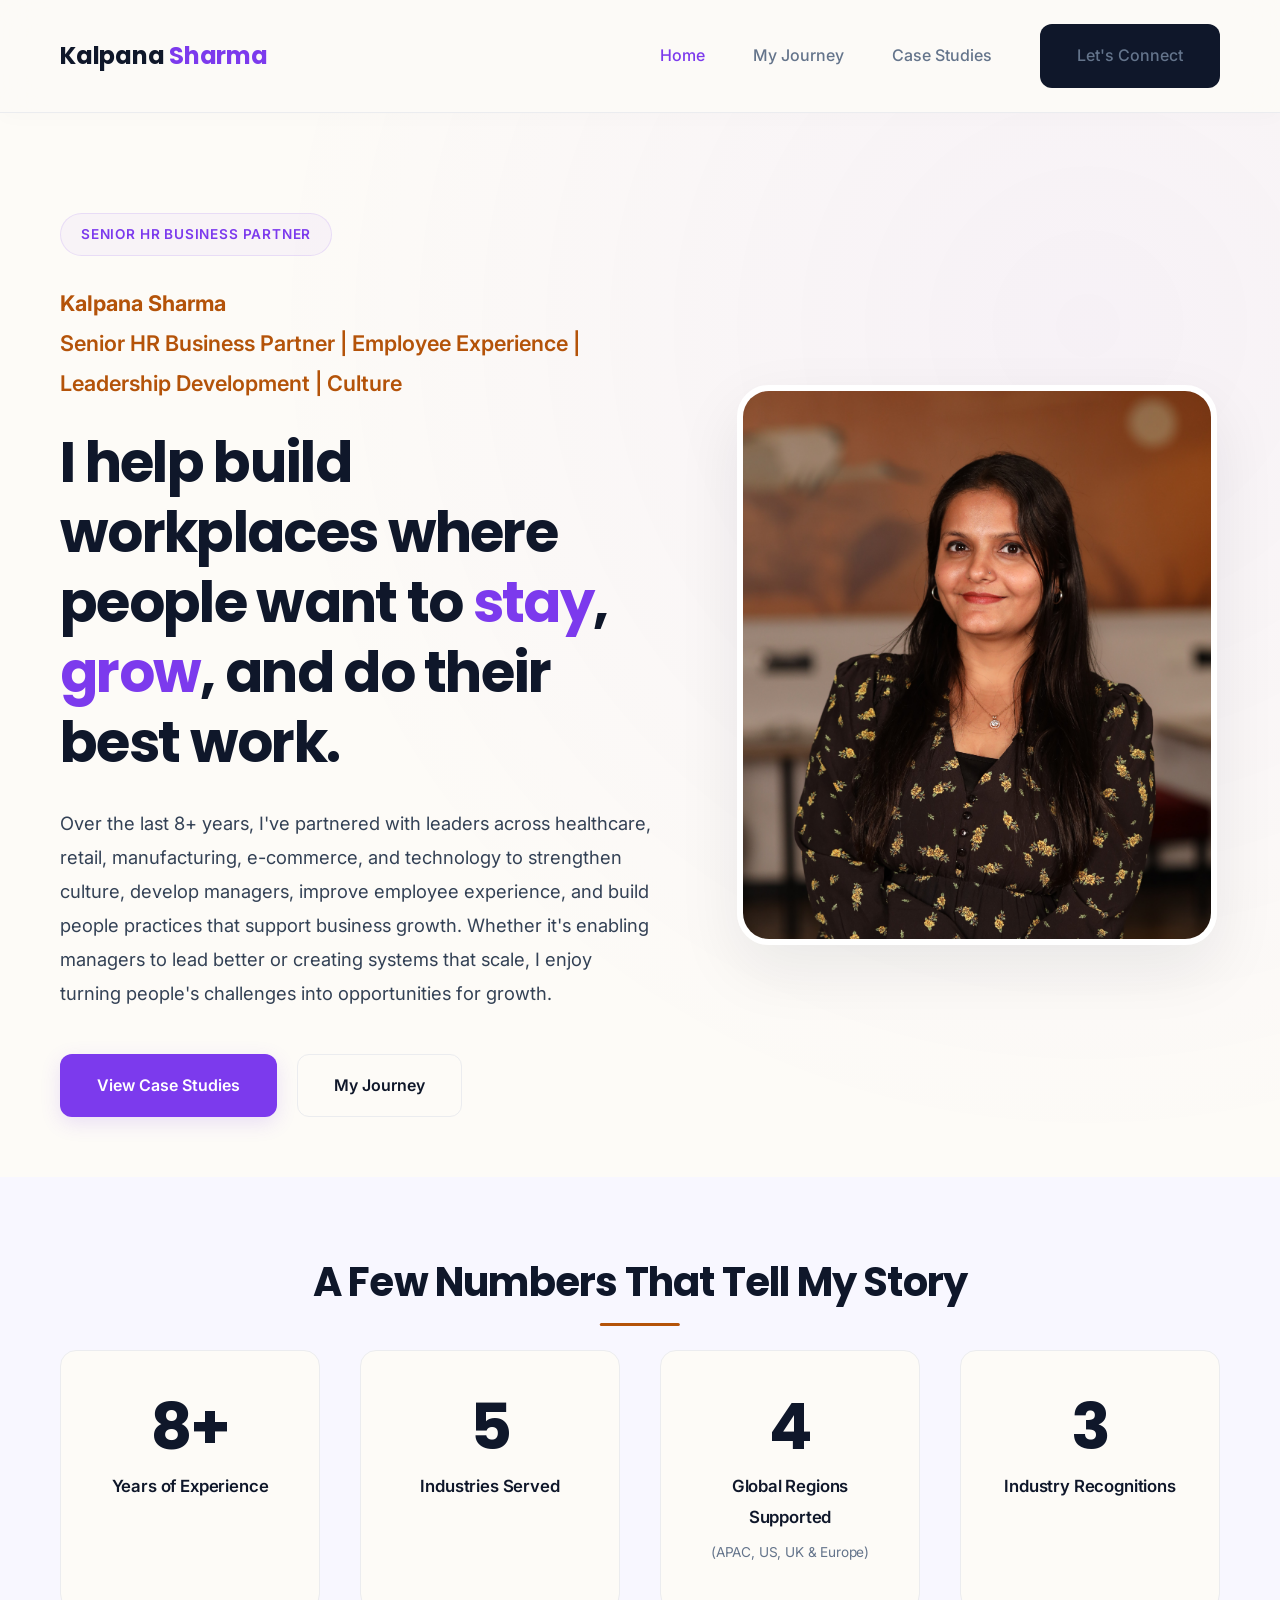
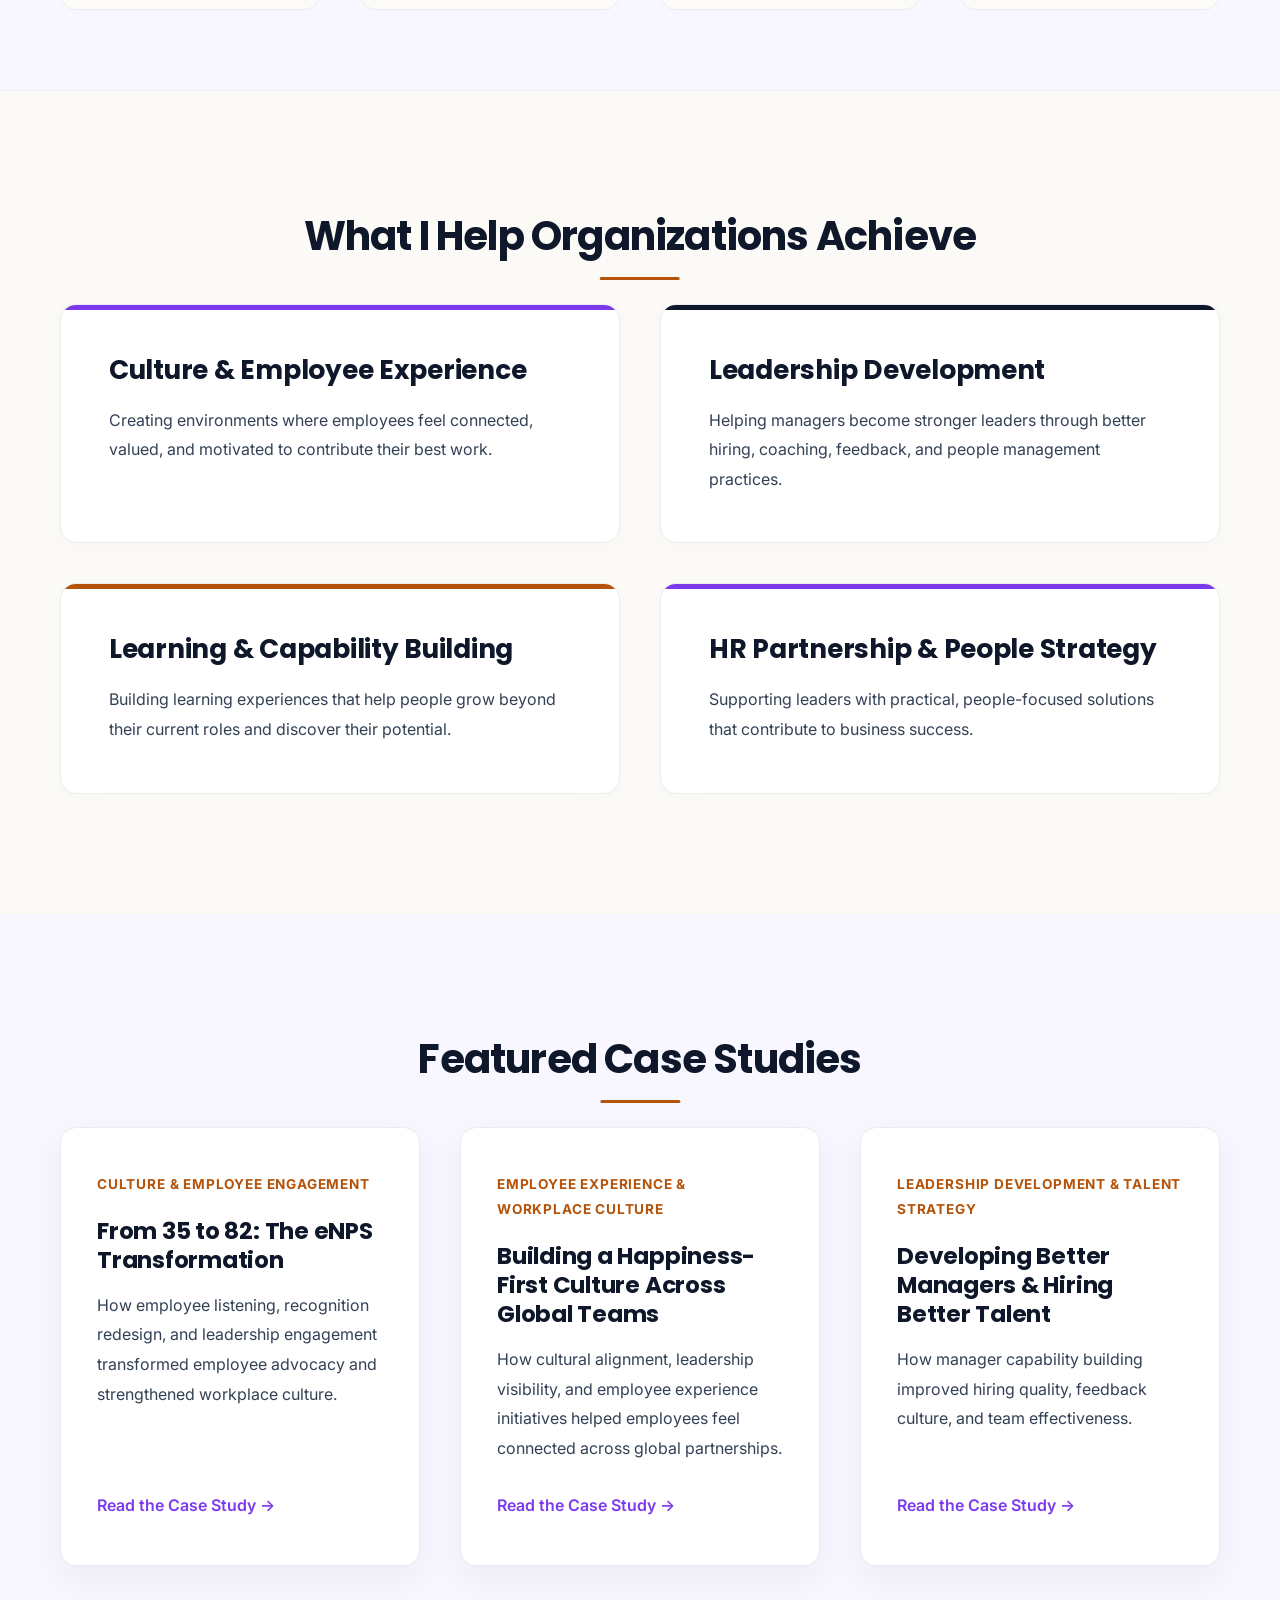
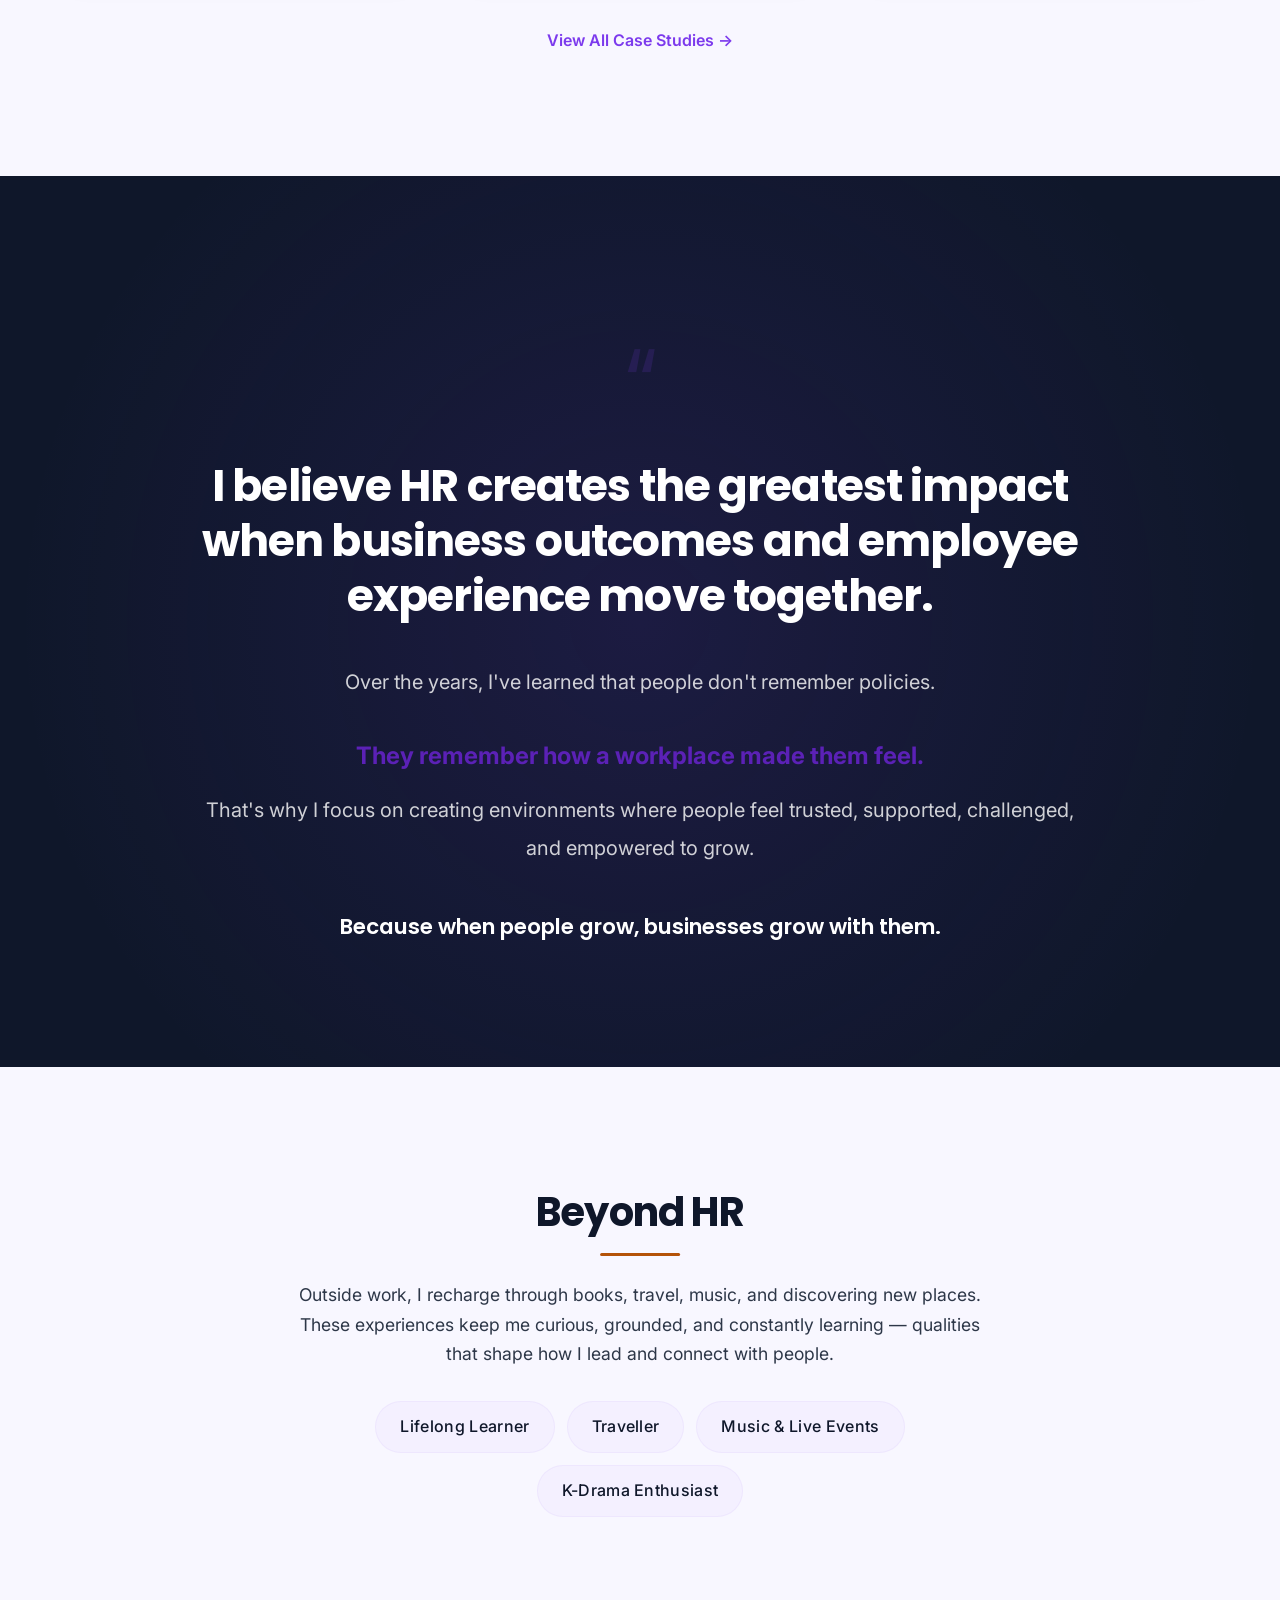
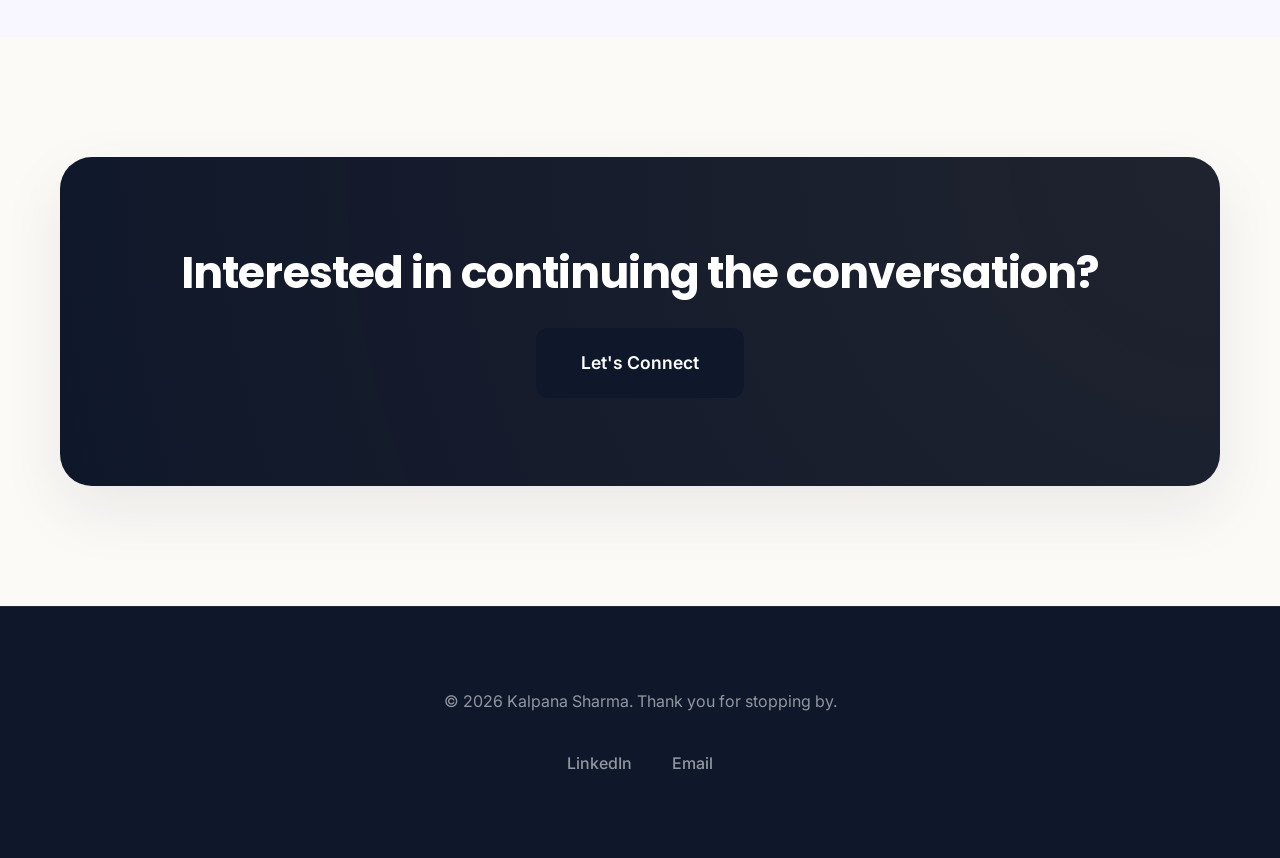
==== commit aa098353: "Update index.html" ====
--- a/index.html
+++ b/index.html
@@ -49,8 +49,6 @@
                     <p class="hero-subheading"><strong>Kalpana Sharma</strong><br>Senior HR Business Partner | Employee Experience | Leadership Development | Culture</p>
                     <h1>I help build workplaces where people want to <span class="text-purple">stay</span>, <span class="text-purple">grow</span>, and do their best work.</h1>
                     <div class="hero-story">
-                        <p class="lead">My journey into HR wasn't exactly planned.</p>
-                        <p>From studying Biochemistry to becoming an HR leader, the path has been anything but linear.</p>
                         <p>Over the last 8+ years, I've partnered with leaders across healthcare, retail, manufacturing, e-commerce, and technology to strengthen culture, develop managers, improve employee experience, and build people practices that support business growth. Whether it's enabling managers to lead better or creating systems that scale, I enjoy turning people's challenges into opportunities for growth.</p>
                     </div>
                     <div class="hero-actions">
--- a/style.css
+++ b/style.css
@@ -1077,113 +1077,360 @@
 
 
 /* ==========================================================================
-   MY JOURNEY CUSTOM REFINEMENTS & REWRITTEN CLASSES
-   ========================================================================== */
-
-/* Hero Section Customizations */
-.hero-section-custom {
-    text-align: center; 
-    padding: 60px 0; 
-    border-bottom: 1px solid var(--color-border);
-}
-.hero-story-custom {
-    margin-bottom: 0; 
-    text-align: left;
-}
-
-/* What I Stand For: 3 + 2 Grid Layout & Row Centering */
-.stand-for-layout {
+   MY JOURNEY REFINEMENT STYLES
+   ========================================================================== */
+
+/* Timeline Container & Items */
+.timeline-container {
+    position: relative;
+    max-width: 850px;
+    margin: 40px auto 0 auto;
+}
+.timeline-container::after {
+    content: '';
+    position: absolute;
+    width: 2px;
+    background-color: var(--color-border);
+    top: 0;
+    bottom: 0;
+    left: 50%;
+    margin-left: -1px;
+}
+.timeline-item {
+    padding: 10px 40px;
+    position: relative;
+    background-color: inherit;
+    width: 50%;
+}
+.timeline-item::after {
+    content: '';
+    position: absolute;
+    width: 14px;
+    height: 14px;
+    right: -7px;
+    background-color: var(--color-white);
+    border: 3px solid var(--color-purple);
+    top: 36px;
+    border-radius: 50%;
+    z-index: 1;
+}
+.left { left: 0; box-sizing: border-box; }
+.right { left: 50%; box-sizing: border-box; }
+.right::after { left: -7px; }
+
+/* Card Foundations */
+.timeline-card-refining {
+    background: var(--color-white);
+    border: 1px solid var(--color-border);
+    border-radius: 12px;
+    box-shadow: 0 4px 20px rgba(15, 23, 42, 0.02);
+    transition: all 0.3s cubic-bezier(0.16, 1, 0.3, 1);
+}
+.timeline-card-refining:hover {
+    transform: translateY(-2px);
+    border-color: #CBD5E1;
+    box-shadow: 0 10px 30px rgba(15, 23, 42, 0.04);
+}
+.timeline-date {
+    font-family: var(--font-heading);
+    font-size: 1.15rem;
+    font-weight: 700;
+    color: var(--color-purple);
+    letter-spacing: 0.05em;
+    margin-bottom: 8px;
+}
+
+/* Typography Hierarchy */
+.timeline-company-highlight {
+    font-family: var(--font-heading), 'Poppins', sans-serif;
+    font-size: 1.6rem;
+    font-weight: 700;
+    color: var(--color-navy);
+    line-height: 1.2;
+    margin-bottom: 16px;
+    letter-spacing: -0.01em;
+}
+.company-brand-title {
+    font-family: var(--font-heading), 'Poppins', sans-serif;
+    font-size: 1.6rem;
+    font-weight: 700;
+    color: var(--color-navy);
+    line-height: 1.2;
+    margin-bottom: 4px;
+    letter-spacing: -0.01em;
+}
+.timeline-role-sub {
+    font-family: var(--font-body), 'Inter', sans-serif;
+    font-size: 1.05rem;
+    font-weight: 500;
+    margin-bottom: 16px;
+}
+.live-brand-color {
+    color: var(--color-purple);
+}
+.live-status-marker {
+    border-top: 4px solid var(--color-purple) !important;
+}
+
+/* Visual Takeaway Blocks */
+.timeline-takeaway-callout {
+    background-color: var(--color-bg);
+    border: 1px solid var(--color-border);
+    border-left: 4px solid var(--color-purple);
+    padding: 16px 20px;
+    border-radius: 0 8px 8px 0;
+    margin-top: 16px;
+}
+.timeline-takeaway-callout p {
+    line-height: 1.5 !important;
+}
+
+/* Premium Badges & Inline Components */
+.premium-inline-badge-card {
+    display: flex;
+    align-items: center;
+    gap: 14px;
+    background-color: rgba(245, 158, 11, 0.03);
+    border: 1px solid rgba(245, 158, 11, 0.15);
+    padding: 12px 16px;
+    border-radius: 8px;
+    margin-top: 16px;
+}
+.professional-shield-icon {
+    width: 14px;
+    height: 16px;
+    background-color: var(--color-purple);
+    border-radius: 0 0 6px 6px;
+    position: relative;
+    flex-shrink: 0;
+}
+.professional-shield-icon::before {
+    content: '';
+    position: absolute;
+    top: -4px;
+    left: 0;
+    width: 0;
+    height: 0;
+    border-width: 0 7px 4px 7px;
+    border-style: solid;
+    border-color: transparent transparent var(--color-purple) transparent;
+}
+.premium-badge-content-details {
+    display: flex;
+    flex-direction: column;
+}
+.premium-badge-authority-tag {
+    font-size: 0.7rem;
+    font-weight: 600;
+    text-transform: uppercase;
+    letter-spacing: 0.05em;
+    color: var(--color-gold);
+}
+.premium-badge-title-text {
+    font-size: 0.9rem;
+    font-weight: 600;
+    color: var(--color-navy);
+    margin: 1px 0 0 0;
+}
+
+/* Things That Shaped Me Grid & Cards */
+.shaped-grid-refined {
     display: grid;
-    grid-template-columns: repeat(6, 1fr);
-    gap: 16px;
-}
-.stand-for-layout .stand-card {
-    grid-column: span 2;
-}
-.stand-for-layout .row-2-card:nth-of-type(4) {
-    grid-column: 2 / span 2; /* Offsets the 4th card to center the bottom row */
-}
-.stand-for-layout .row-2-card:nth-of-type(5) {
-    grid-column: 4 / span 2;
-}
-
-/* Timeline Cards Padding */
-.padding-card {
-    padding: 24px;
-}
-
-/* Continuous Learning & Certifications Headers/Descriptions */
-.learning-intro {
-    max-width: 750px; 
-    margin: -20px auto 40px auto; 
+    grid-template-columns: repeat(5, 1fr);
+    gap: 20px;
+    margin-top: 40px;
+}
+.metric-card-refined {
+    background: var(--color-white);
+    border: 1px solid var(--color-border);
+    border-radius: 12px;
+    padding: 28px 20px;
+    text-align: center;
+    display: flex;
+    flex-direction: column;
+    align-items: center;
+    justify-content: flex-start;
+    min-height: 170px;
+    box-shadow: 0 4px 12px rgba(15, 23, 42, 0.01);
+}
+.metric-label-refined {
+    font-size: 0.95rem;
+    color: var(--color-navy);
+    line-height: 1.45;
+    font-weight: 500;
+}
+.metric-subtext-refined {
+    color: var(--color-text-muted);
+    font-size: 0.85rem;
+    font-weight: 400;
+}
+
+/* Vector Shapes Layouts */
+.professional-shape-icon {
+    width: 24px;
+    height: 24px;
+    margin-bottom: 16px;
+    position: relative;
+    color: var(--color-purple);
+}
+.type-book {
+    border: 2px solid var(--color-purple);
+    border-radius: 3px;
+    width: 18px;
+    box-shadow: -3px 0 0 0 var(--color-purple);
+    margin-left: 3px;
+}
+.type-lightning {
+    width: 0; height: 0;
+    border-left: 8px solid transparent;
+    border-right: 4px solid transparent;
+    border-bottom: 14px solid var(--color-purple);
+    transform: skewX(-20deg);
+}
+.type-lightning::after {
+    content: ''; position: absolute; top: 8px; left: -6px;
+    width: 0; height: 0;
+    border-left: 4px solid transparent;
+    border-right: 8px solid transparent;
+    border-top: 14px solid var(--color-purple);
+}
+.type-shield {
+    width: 20px; height: 22px;
+    border: 2px solid var(--color-purple);
+    border-radius: 0 0 10px 10px;
+}
+.type-shield::before {
+    content: ''; position: absolute; top: -3px; left: 8px;
+    width: 2px; height: 5px; background: var(--color-purple);
+}
+.type-chart {
+    border-bottom: 2px solid var(--color-purple);
+    border-left: 2px solid var(--color-purple);
+    width: 22px; height: 18px;
+}
+.type-chart::before {
+    content: ''; position: absolute; bottom: 2px; left: 3px; width: 4px; height: 8px; background: var(--color-purple);
+    box-shadow: 6px -4px 0 0 var(--color-purple), 12px -2px 0 0 var(--color-purple);
+}
+.type-people {
+    width: 12px; height: 12px; border: 2px solid var(--color-purple); border-radius: 50%; margin-top: 2px;
+}
+.type-people::before {
+    content: ''; position: absolute; top: 13px; left: -4px; width: 16px; height: 6px; 
+    border: 2px solid var(--color-purple); border-bottom: none; border-radius: 6px 6px 0 0;
+}
+
+/* Milestones and Awards Layout */
+.luxury-badge-card {
+    background: var(--color-white);
+    border: 1px solid var(--color-border);
+    border-radius: 12px;
+    padding: 32px 24px;
+    display: flex;
+    flex-direction: column;
+}
+.premium-medallion-wrapper {
+    background-color: var(--color-bg);
+    width: 44px;
+    height: 44px;
+    border-radius: 8px;
+    display: flex;
+    align-items: center;
+    justify-content: center;
+    margin-bottom: 16px;
+    border: 1px solid var(--color-border);
+}
+.professional-award-icon {
+    width: 14px;
+    height: 14px;
+    border: 2.5px solid var(--color-gold);
+    border-radius: 50%;
+}
+.uppercase-authority {
+    font-size: 0.75rem;
+    font-weight: 600;
+    text-transform: uppercase;
+    letter-spacing: 0.06em;
+}
+.award-descriptor {
+    font-size: 0.88rem;
+    line-height: 1.5;
+    color: var(--color-text-muted);
+    margin: 8px 0 0 0;
+}
+
+/* Continuous Learning & Certifications Layout */
+.high-visibility-cert-card {
+    background: var(--color-white);
+    border: 1px solid var(--color-border);
+    border-radius: 12px;
+    padding: 32px;
+}
+.cert-authority-standalone {
+    font-size: 0.95rem;
+    font-weight: 600;
+    color: var(--color-navy);
+    margin-bottom: 12px;
+}
+.deep-learning-asset-card {
+    border: 1px solid var(--color-border);
+    border-radius: 12px;
+    transition: transform 0.2s ease;
+}
+.deep-learning-asset-card:hover {
+    transform: translateY(-2px);
+}
+.interest-sub-label-authority {
+    display: block; 
+    font-size: 0.82rem; 
     color: var(--color-text-muted); 
-    font-size: 1.05rem;
-}
-.cert-title {
-    font-size: 1.2rem; 
-    margin-bottom: 4px;
-}
-.cert-institution {
-    font-size: 0.9rem; 
-    font-weight: 500; 
-    color: var(--color-navy); 
-    margin-bottom: 10px;
-}
-.cert-description {
-    font-size: 0.92rem; 
-    color: var(--color-text-muted); 
-    margin-bottom: 0;
-}
-
-/* Matrix Tag Chips Layouts */
-.chip-detailed {
-    margin: 0; 
-    padding: 12px 20px; 
-    background-color: var(--color-bg); 
-    border: 1px solid var(--color-border); 
-    text-align: center; 
-    border-radius: var(--radius-md); 
-    min-width: 240px; 
-    display: flex; 
-    flex-direction: column; 
-    justify-content: center; 
-    gap: 2px;
-}
-.chip-centered {
-    margin: 0; 
-    padding: 12px 20px; 
-    background-color: var(--color-bg); 
-    border: 1px solid var(--color-border); 
-    text-align: center; 
-    border-radius: var(--radius-md); 
-    min-width: 240px; 
-    display: flex; 
-    align-items: center; 
-    justify-content: center;
-}
-
-/* Responsive Media Queries for the 3 + 2 Grid Layout */
-@media (max-width: 1024px) {
-    .stand-for-layout { 
-        grid-template-columns: repeat(3, 1fr); 
-    }
-    .stand-for-layout .stand-card { 
-        grid-column: span 1 !important; 
-    }
+    font-weight: 400;
+}
+
+/* Layout Responsiveness System Overrides */
+@media (max-width: 900px) {
+    .shaped-grid-refined { grid-template-columns: repeat(3, 1fr); }
 }
 @media (max-width: 768px) {
-    .stand-for-layout { 
-        grid-template-columns: repeat(2, 1fr); 
-    }
-    .stand-for-layout .stand-card { 
-        grid-column: span 1 !important; 
-    }
+    .timeline-container::after { left: 20px; }
+    .timeline-item { width: 100%; padding-left: 45px; padding-right: 0; margin-bottom: 24px; }
+    .timeline-item::after { left: 13px; }
+    .right { left: 0; }
+    .shaped-grid-refined { grid-template-columns: repeat(2, 1fr); }
+    .company-brand-title, .timeline-company-highlight { font-size: 1.35rem; }
 }
 @media (max-width: 480px) {
-    .stand-for-layout { 
-        grid-template-columns: 1fr; 
-    }
-    .stand-for-layout .stand-card { 
-        grid-column: span 1 !important; 
-    }
-}
+    .shaped-grid-refined { grid-template-columns: 1fr; }
+}
+
+
+/* Milestone Chips */
+.milestone-chip {
+    background-color: var(--color-bg);
+    border: 1px solid var(--color-border);
+    padding: 8px 16px;
+    border-radius: 50px;
+    font-size: 0.85rem;
+    font-weight: 600;
+    color: var(--color-navy);
+}
+
+/* Achievement Banners */
+.achievement-banner {
+    background-color: var(--color-purple);
+    color: var(--color-white);
+    padding: 10px 16px;
+    border-radius: 6px;
+    font-size: 0.9rem;
+    font-weight: 600;
+    margin: 12px 0;
+    display: inline-block;
+}
+
+/* Philosophy Section High-Contrast Fix */
+.philosophy-text .highlight {
+    color: #5b21b6 !important; /* A dark, deep purple for maximum contrast */
+    font-weight: 700 !important;
+    display: block;
+    margin-bottom: 12px;
+}
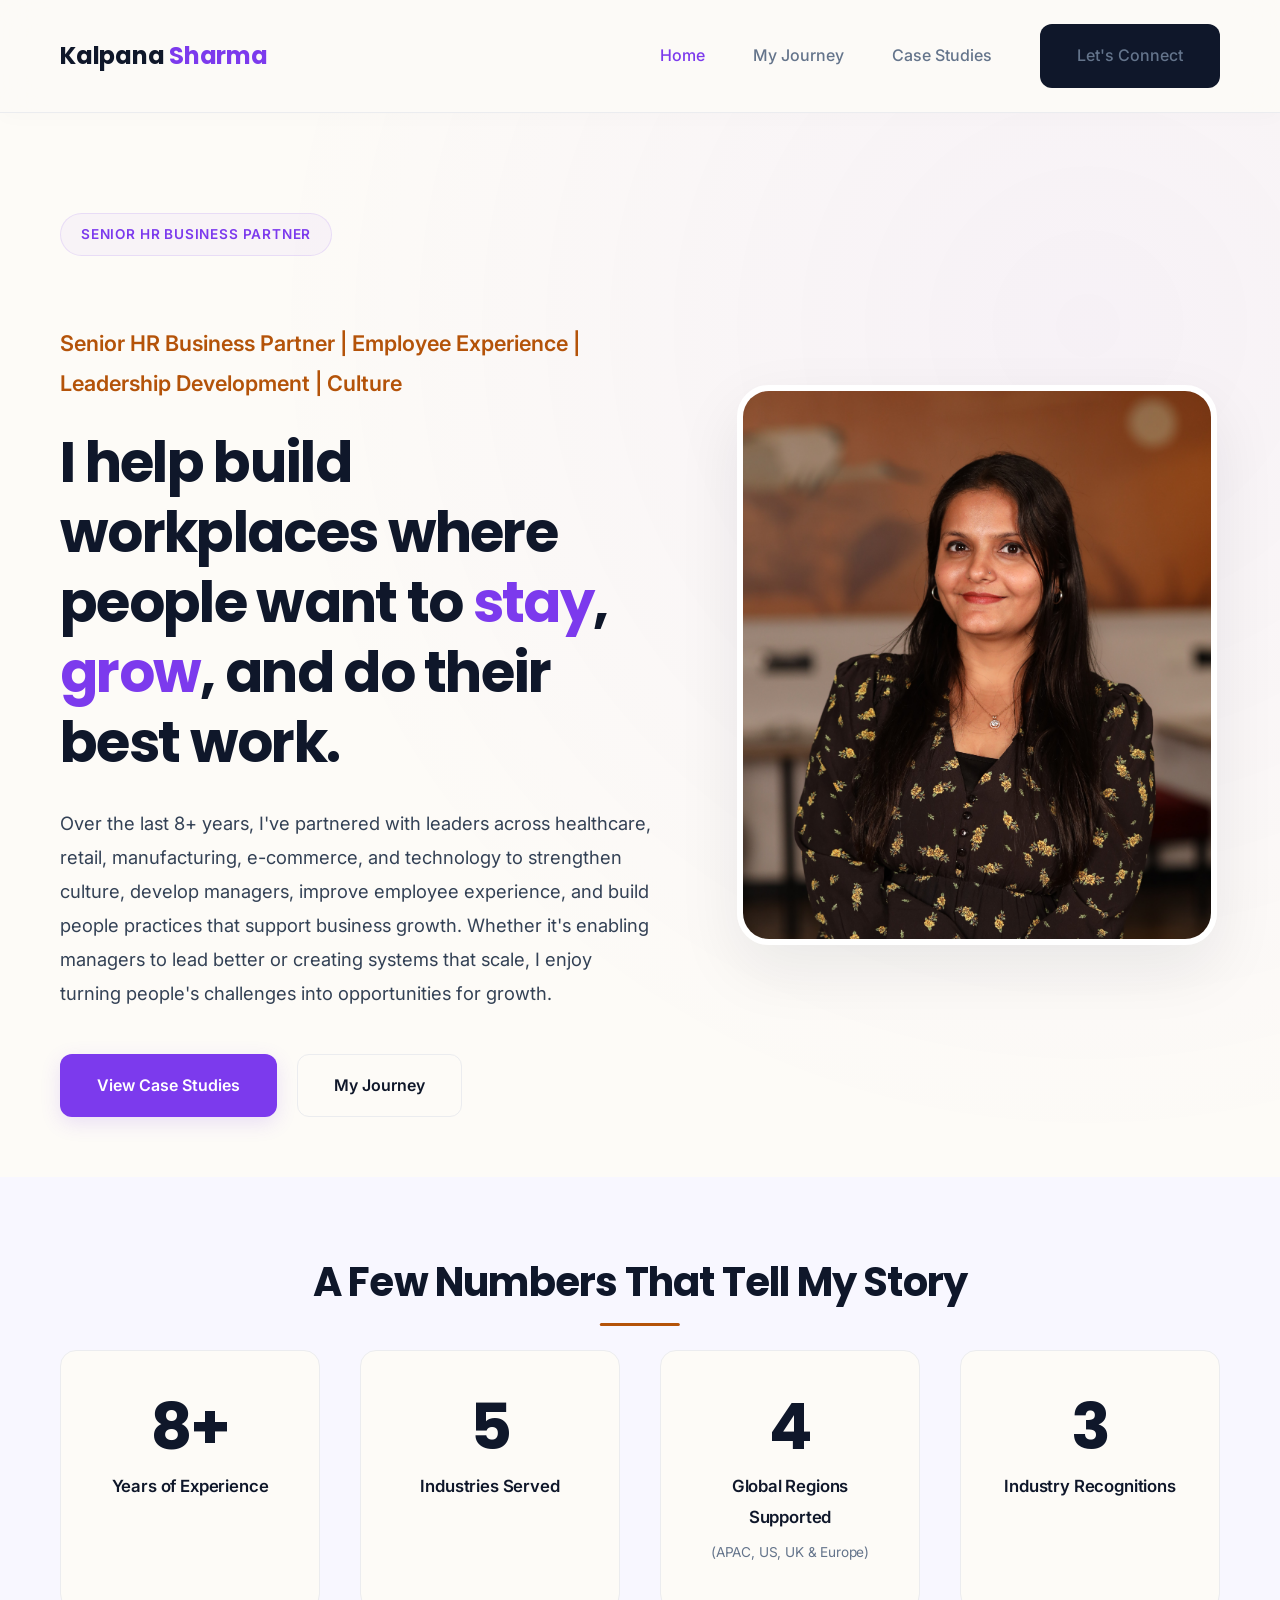
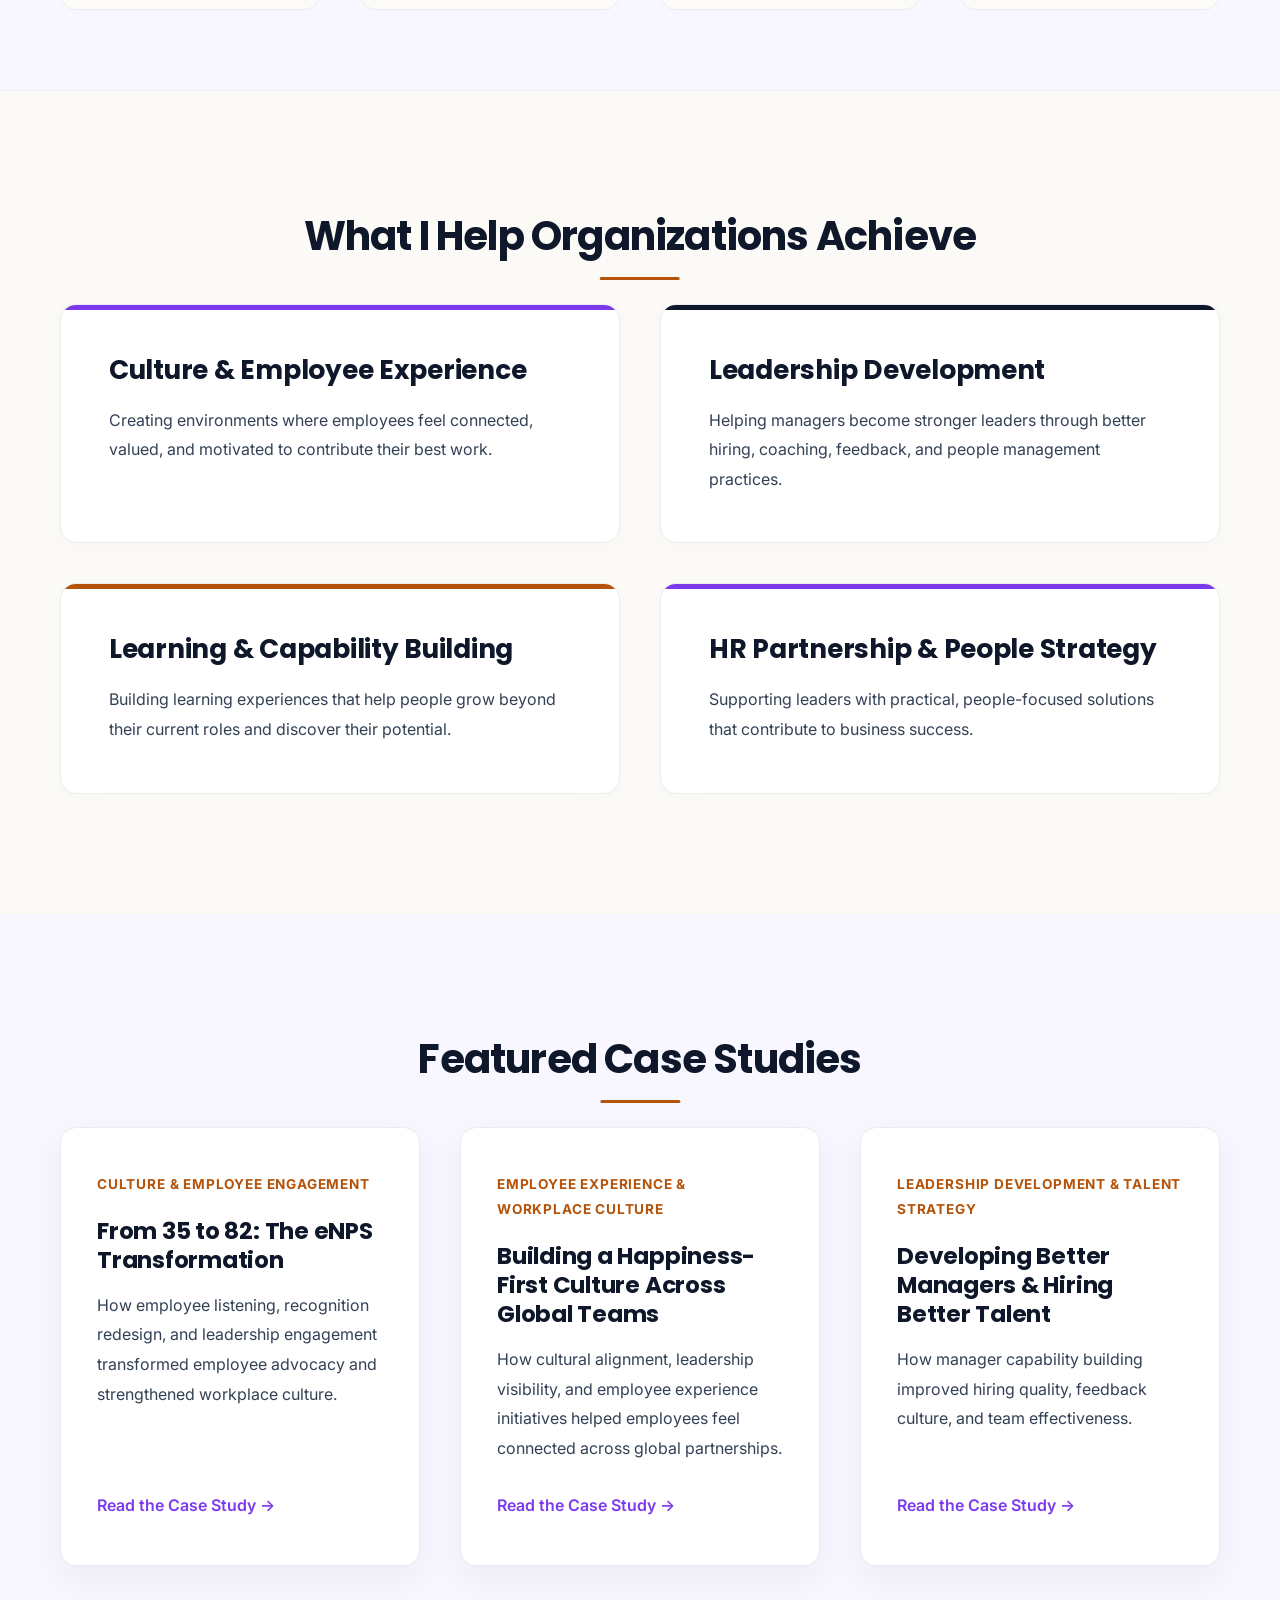
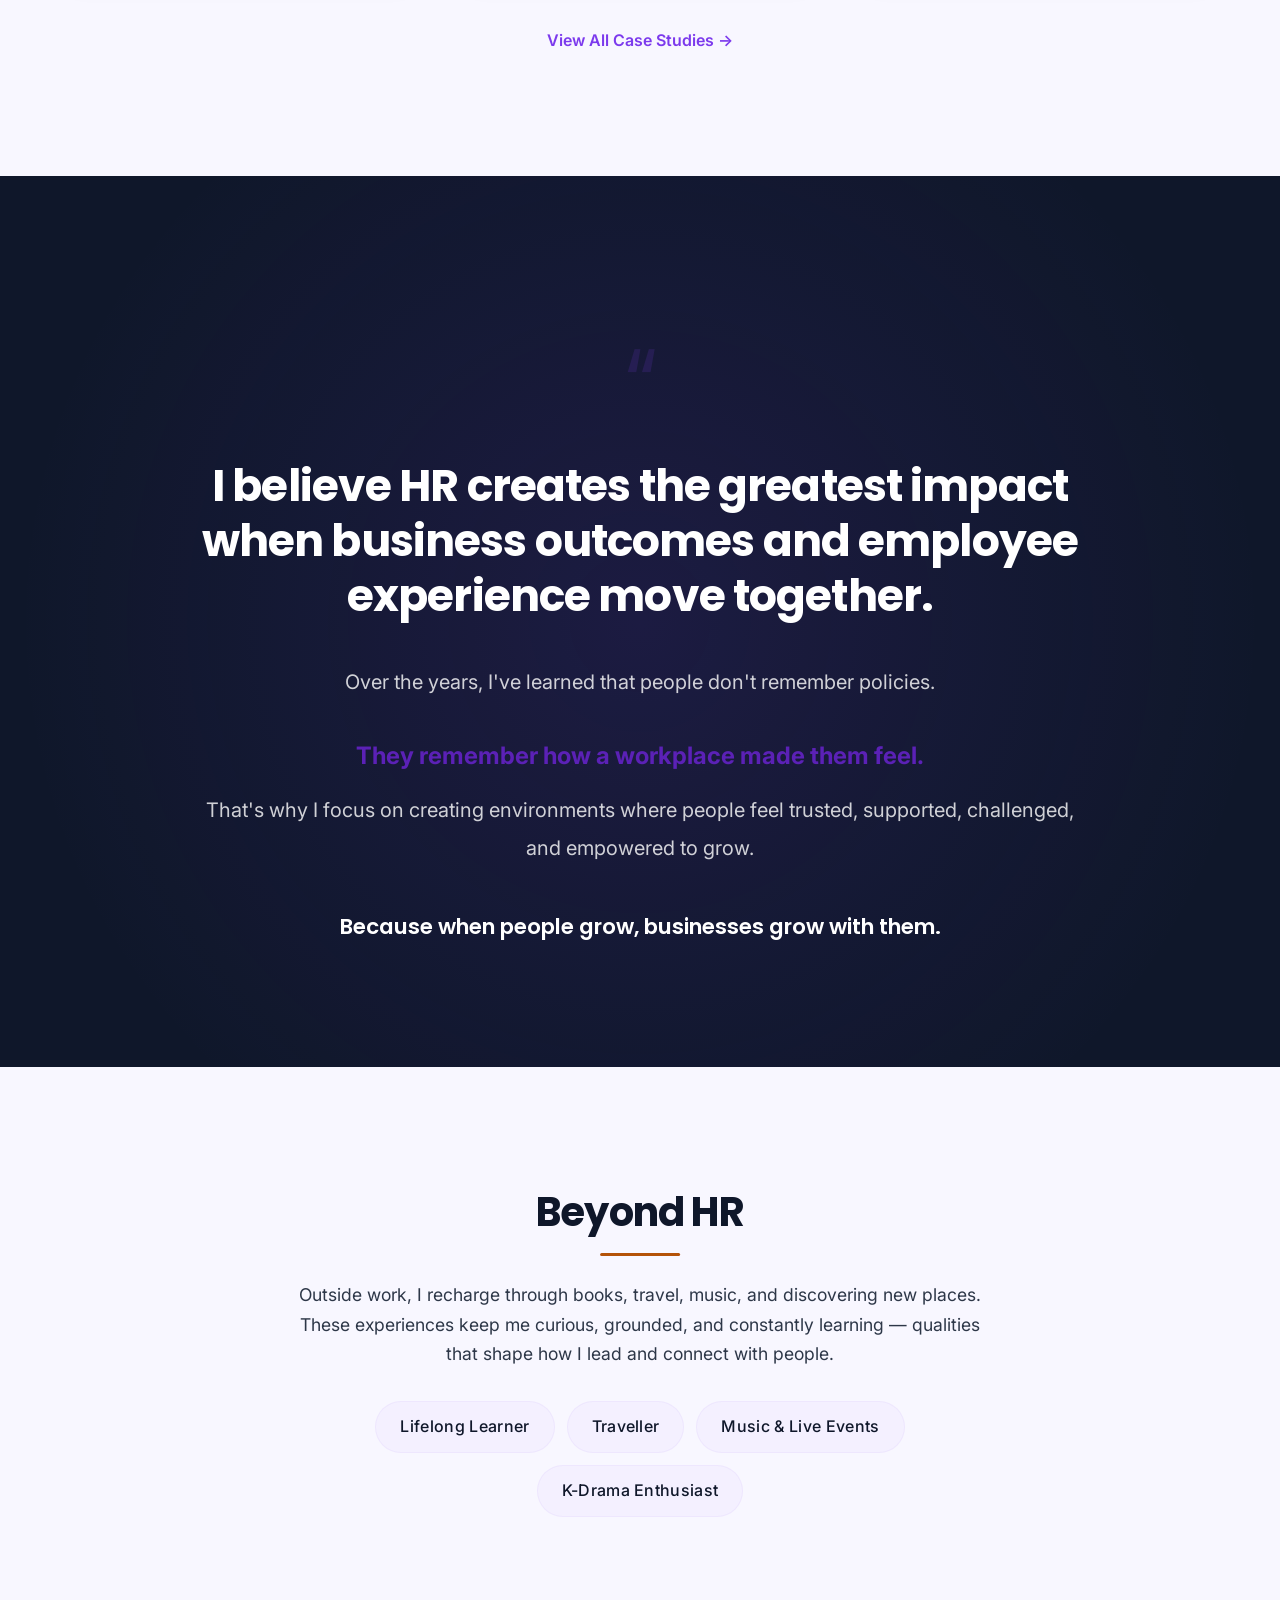
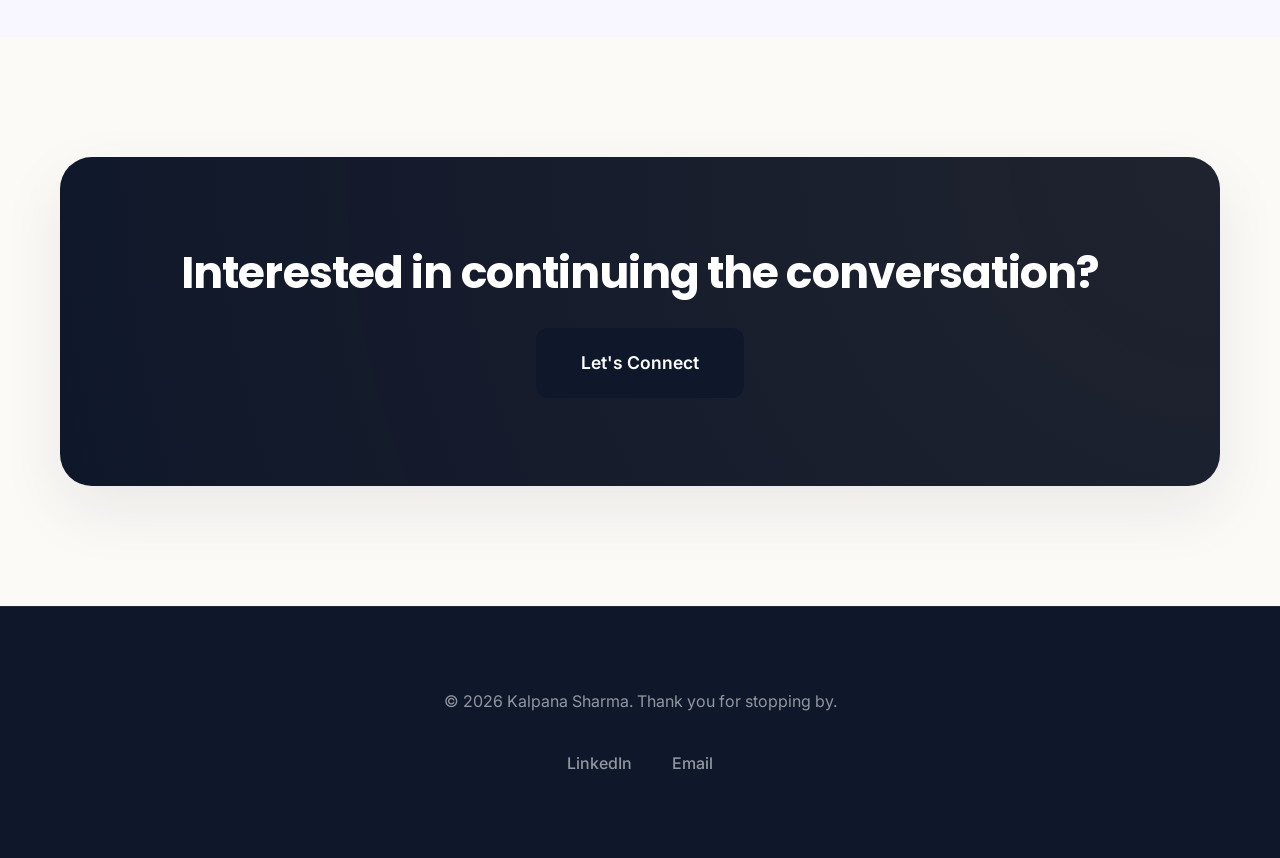
==== commit 4e657719: "Update index.html" ====
--- a/index.html
+++ b/index.html
@@ -3,7 +3,7 @@
 <head>
     <meta charset="UTF-8">
     <meta name="viewport" content="width=device-width, initial-scale=1.0">
-    <title>Kalpana Sharma | Senior HR Business Partner | Employee Experience & Culture</title>
+    <title> Senior HR Business Partner | Employee Experience & Culture</title>
     <meta name="description" content="Senior HR Business Partner with 8+ years of experience across healthcare, retail, manufacturing, e-commerce, and technology. Passionate about employee experience, leadership development, workplace culture, and people strategy.">
     
     <!-- Open Graph / Facebook Meta Tags -->
@@ -46,7 +46,7 @@
             <div class="container hero-grid">
                 <div class="hero-content">
                     <span class="badge">Senior HR Business Partner</span>
-                    <p class="hero-subheading"><strong>Kalpana Sharma</strong><br>Senior HR Business Partner | Employee Experience | Leadership Development | Culture</p>
+                    <p class="hero-subheading"></strong><br>Senior HR Business Partner | Employee Experience | Leadership Development | Culture</p>
                     <h1>I help build workplaces where people want to <span class="text-purple">stay</span>, <span class="text-purple">grow</span>, and do their best work.</h1>
                     <div class="hero-story">
                         <p>Over the last 8+ years, I've partnered with leaders across healthcare, retail, manufacturing, e-commerce, and technology to strengthen culture, develop managers, improve employee experience, and build people practices that support business growth. Whether it's enabling managers to lead better or creating systems that scale, I enjoy turning people's challenges into opportunities for growth.</p>
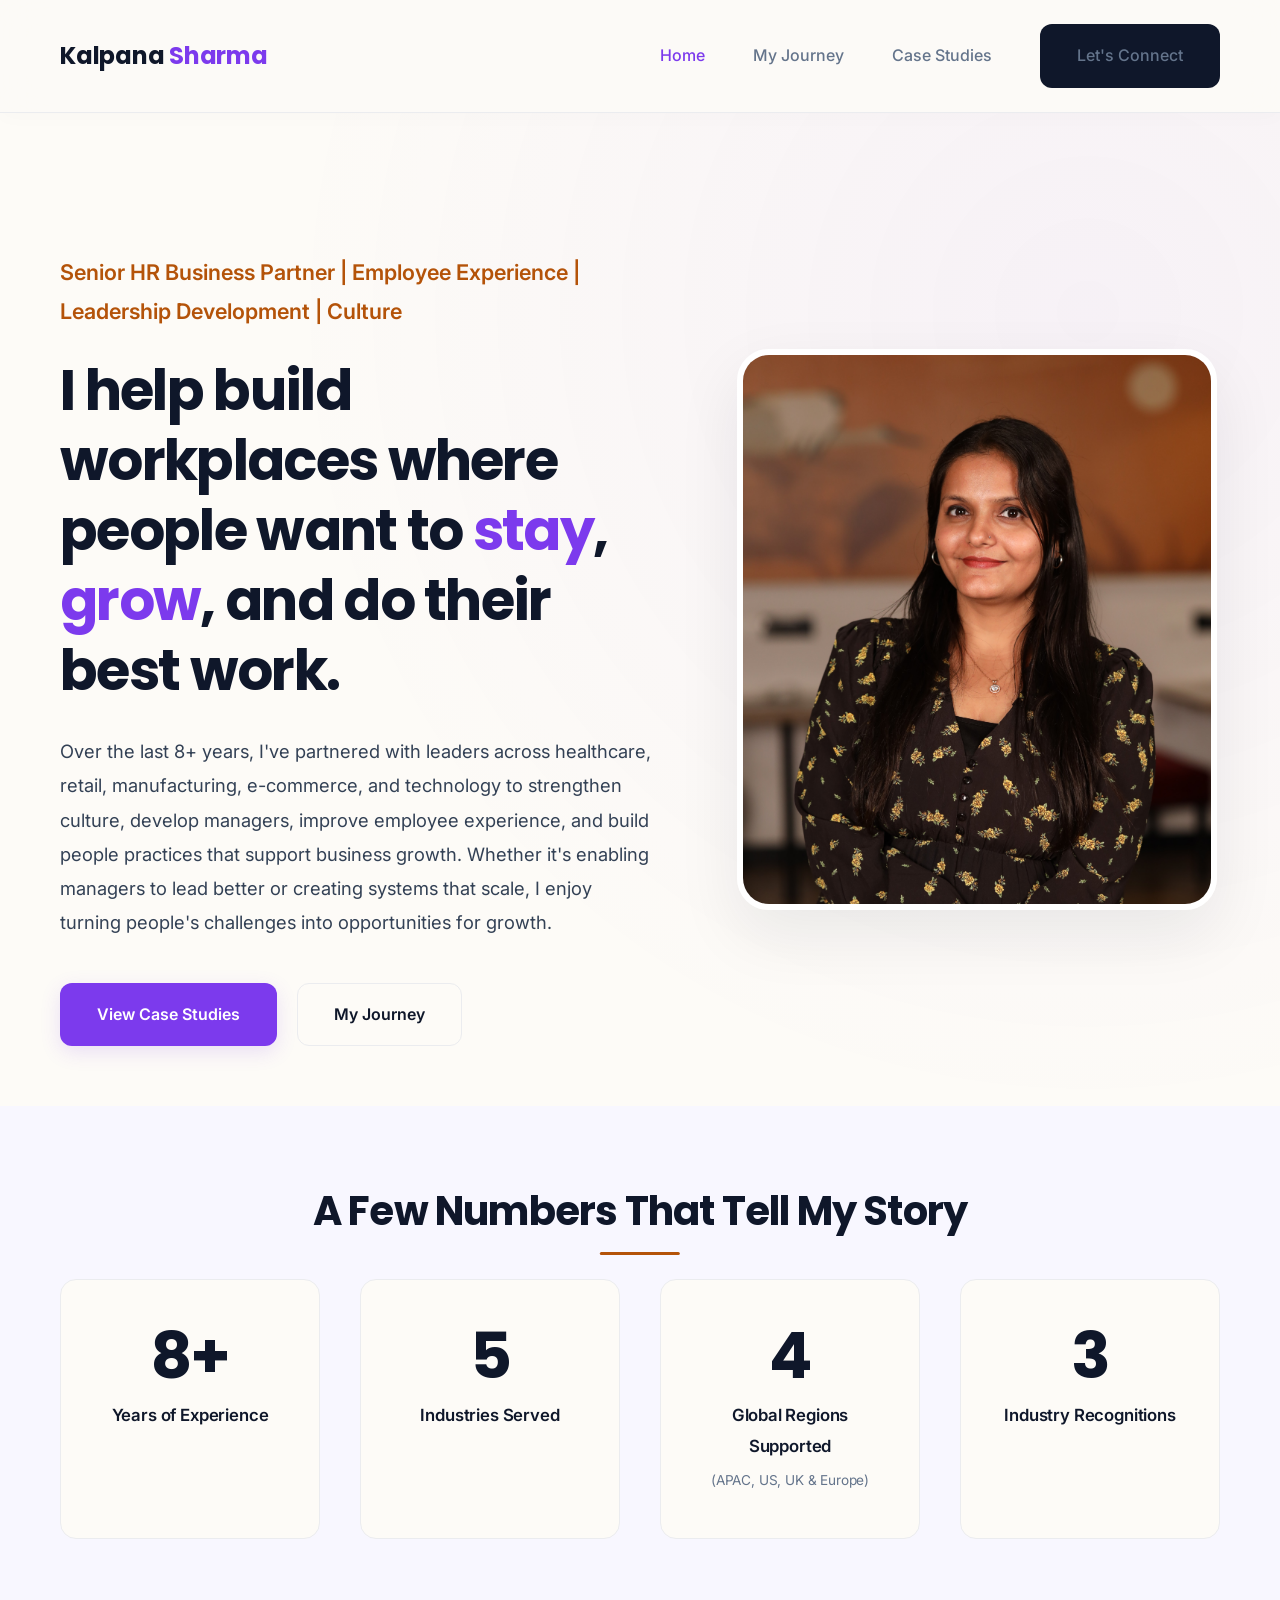
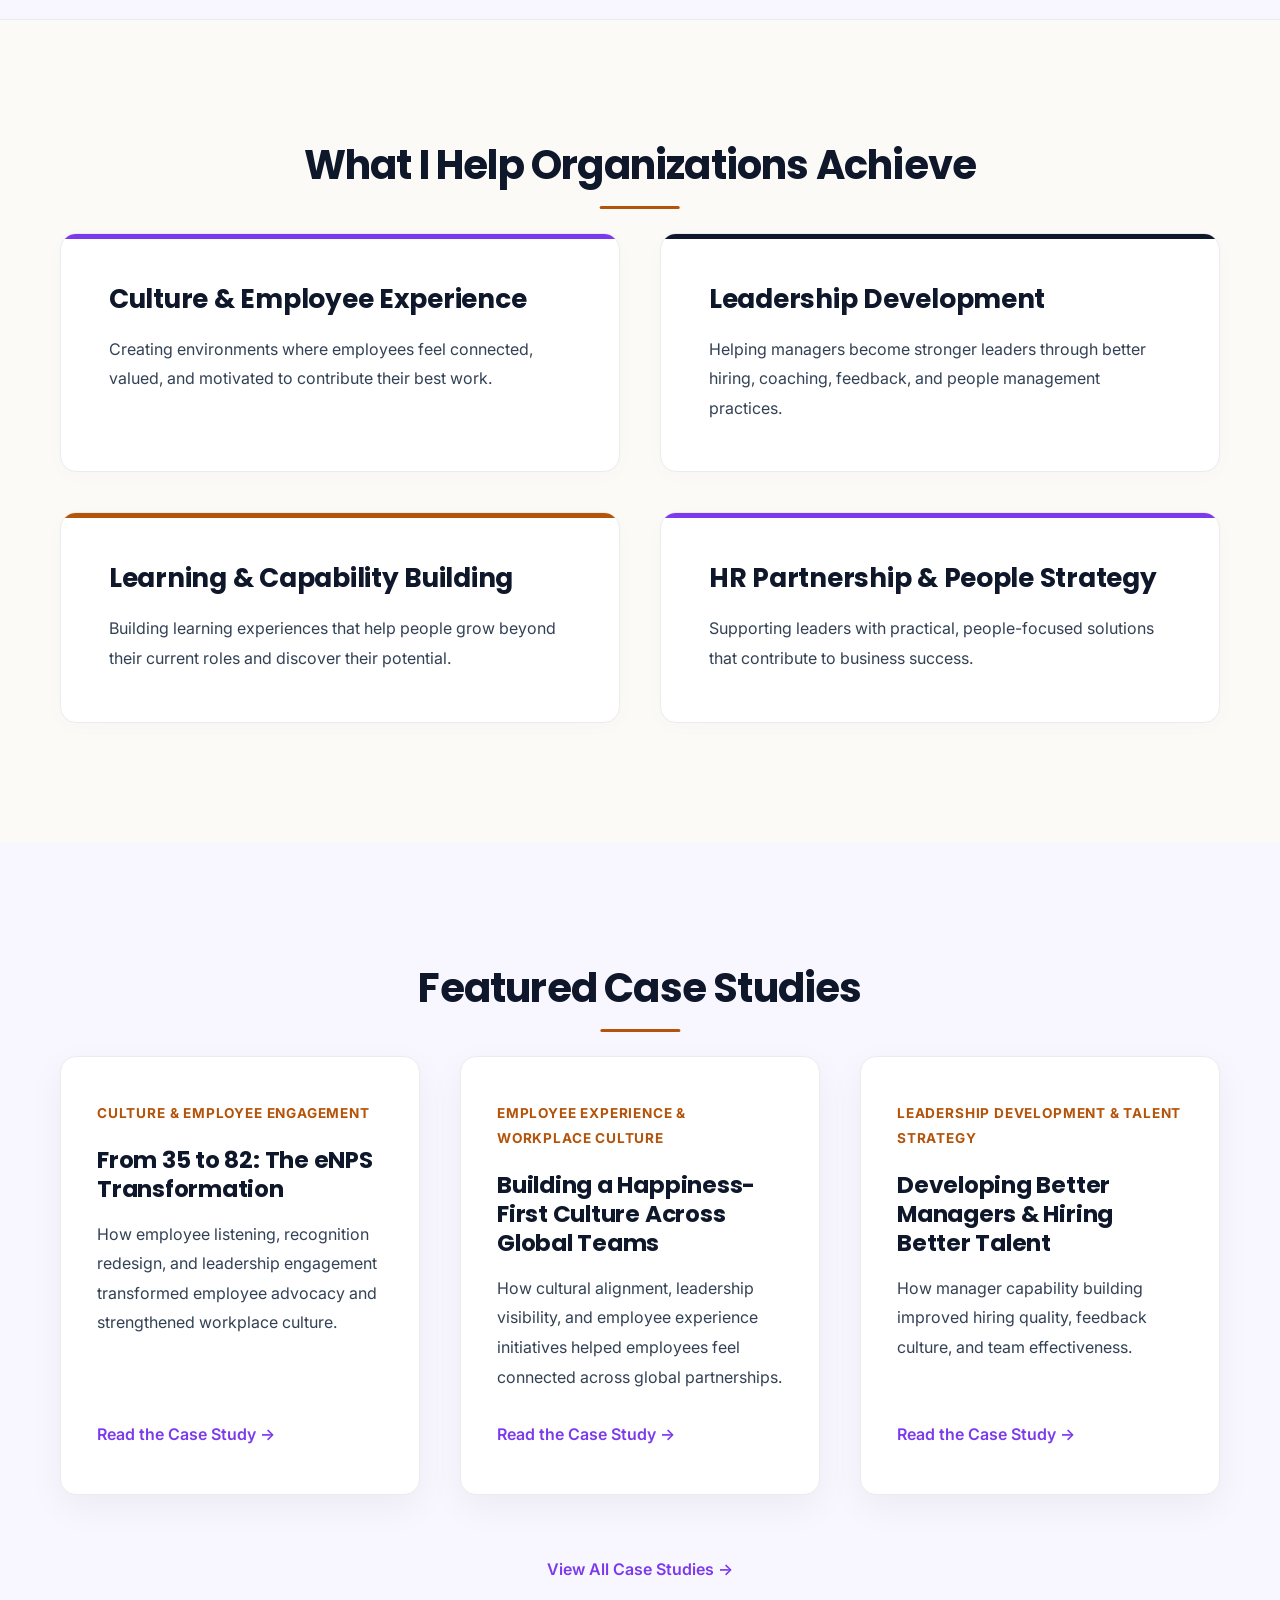
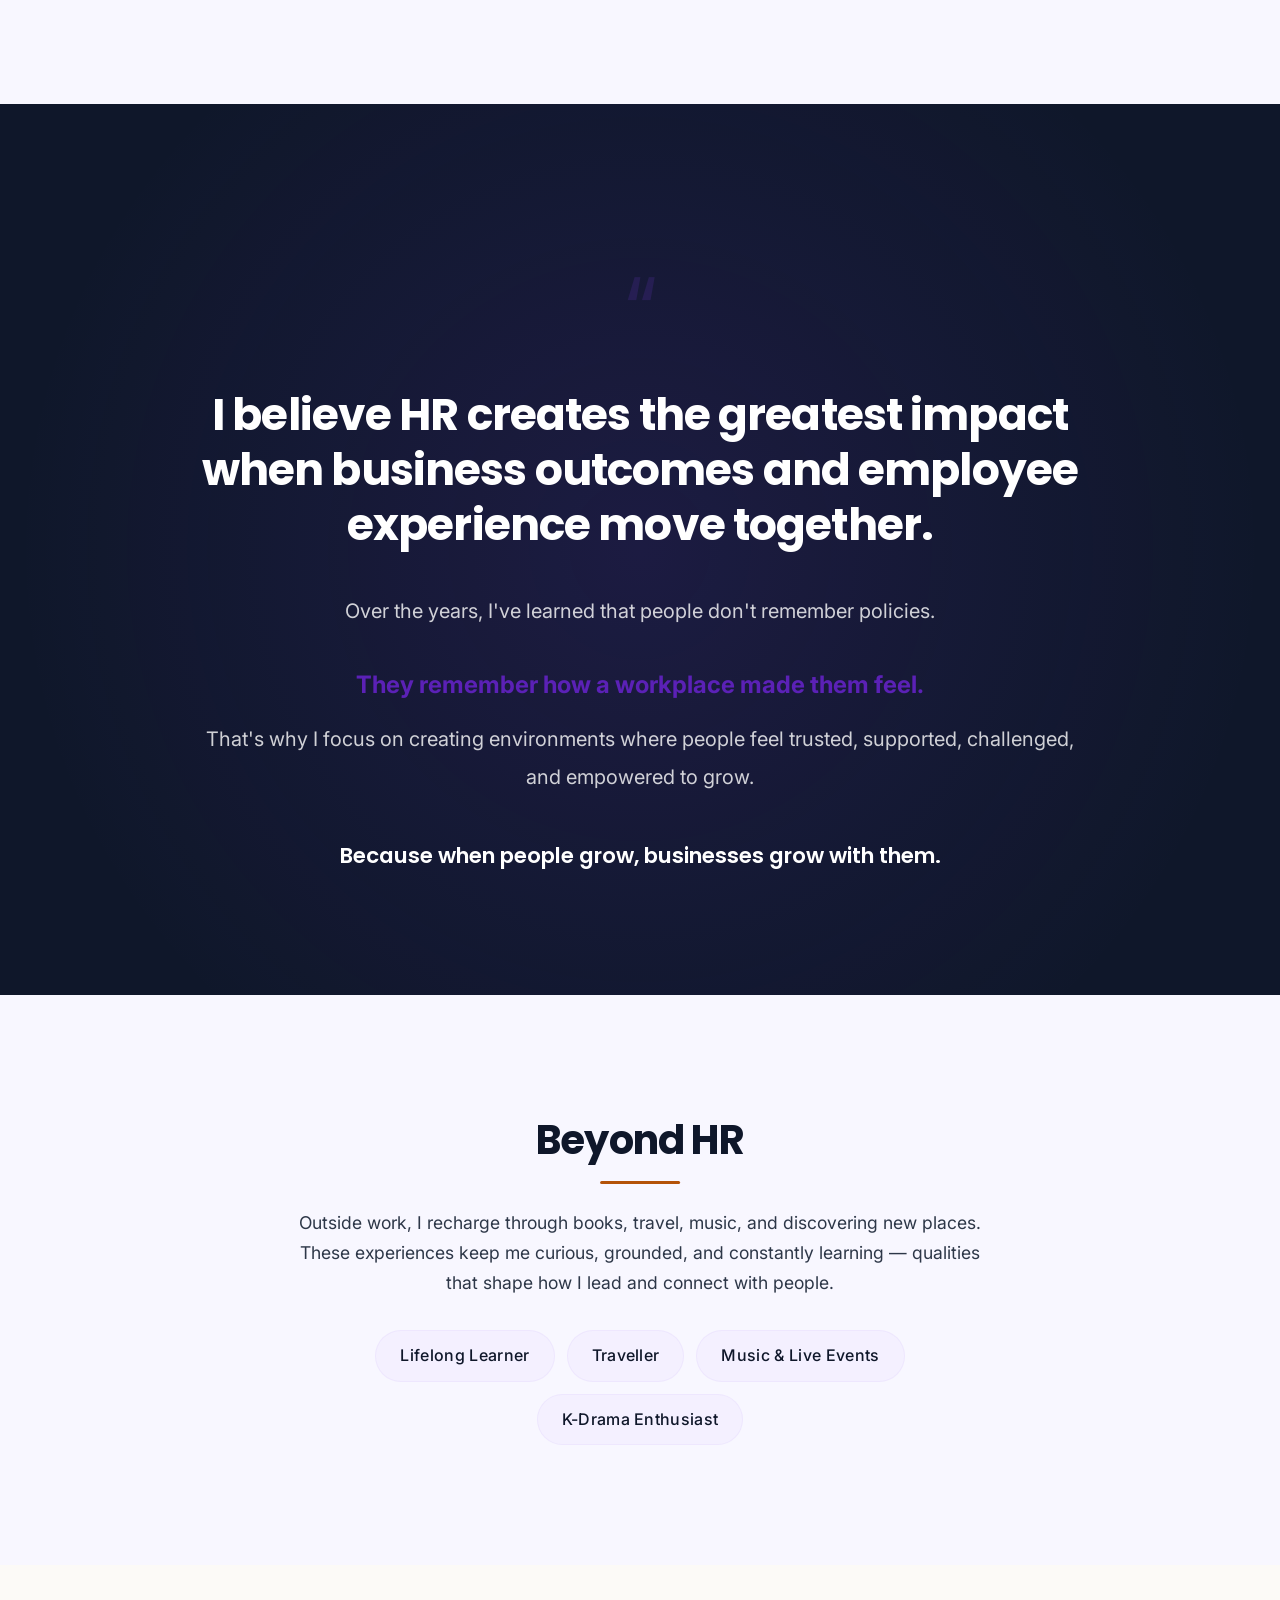
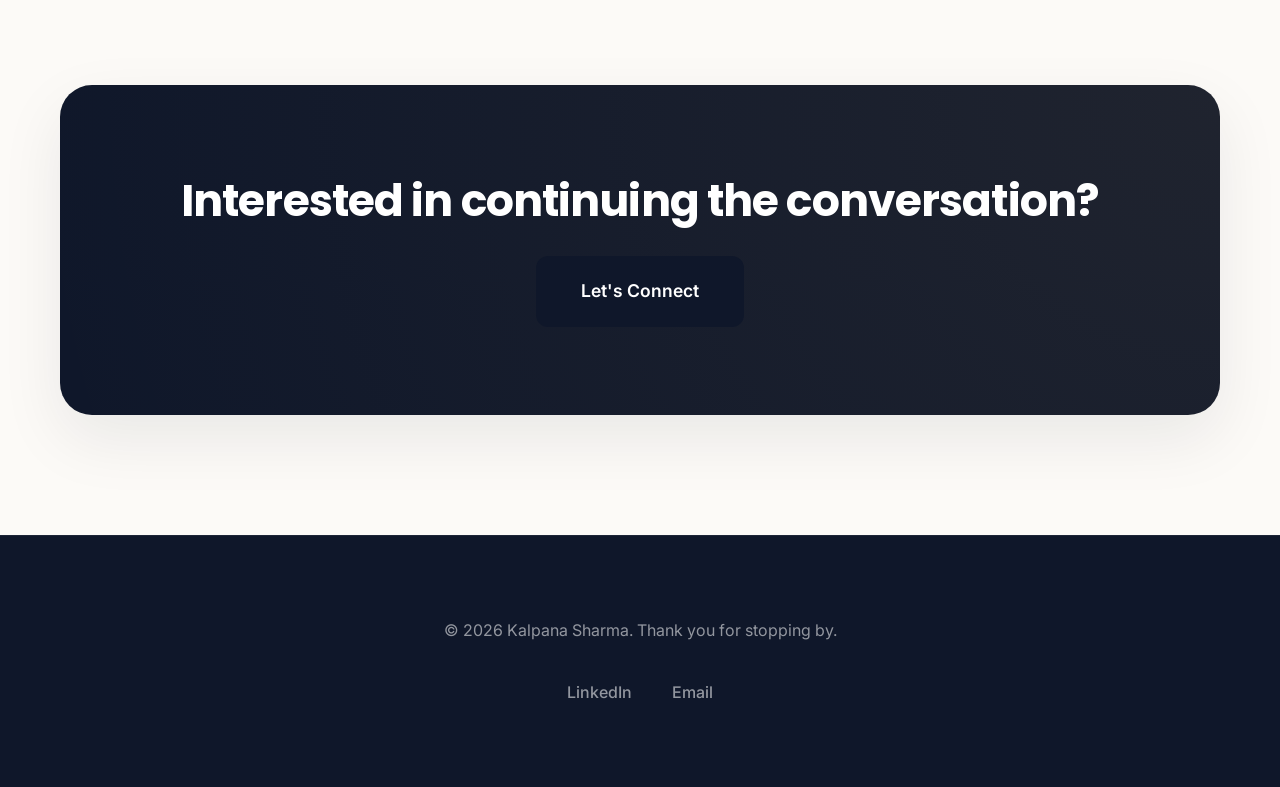
==== commit 555a1267: "Update index.html" ====
--- a/index.html
+++ b/index.html
@@ -45,7 +45,6 @@
         <section class="hero-section" aria-label="Introduction">
             <div class="container hero-grid">
                 <div class="hero-content">
-                    <span class="badge">Senior HR Business Partner</span>
                     <p class="hero-subheading"></strong><br>Senior HR Business Partner | Employee Experience | Leadership Development | Culture</p>
                     <h1>I help build workplaces where people want to <span class="text-purple">stay</span>, <span class="text-purple">grow</span>, and do their best work.</h1>
                     <div class="hero-story">
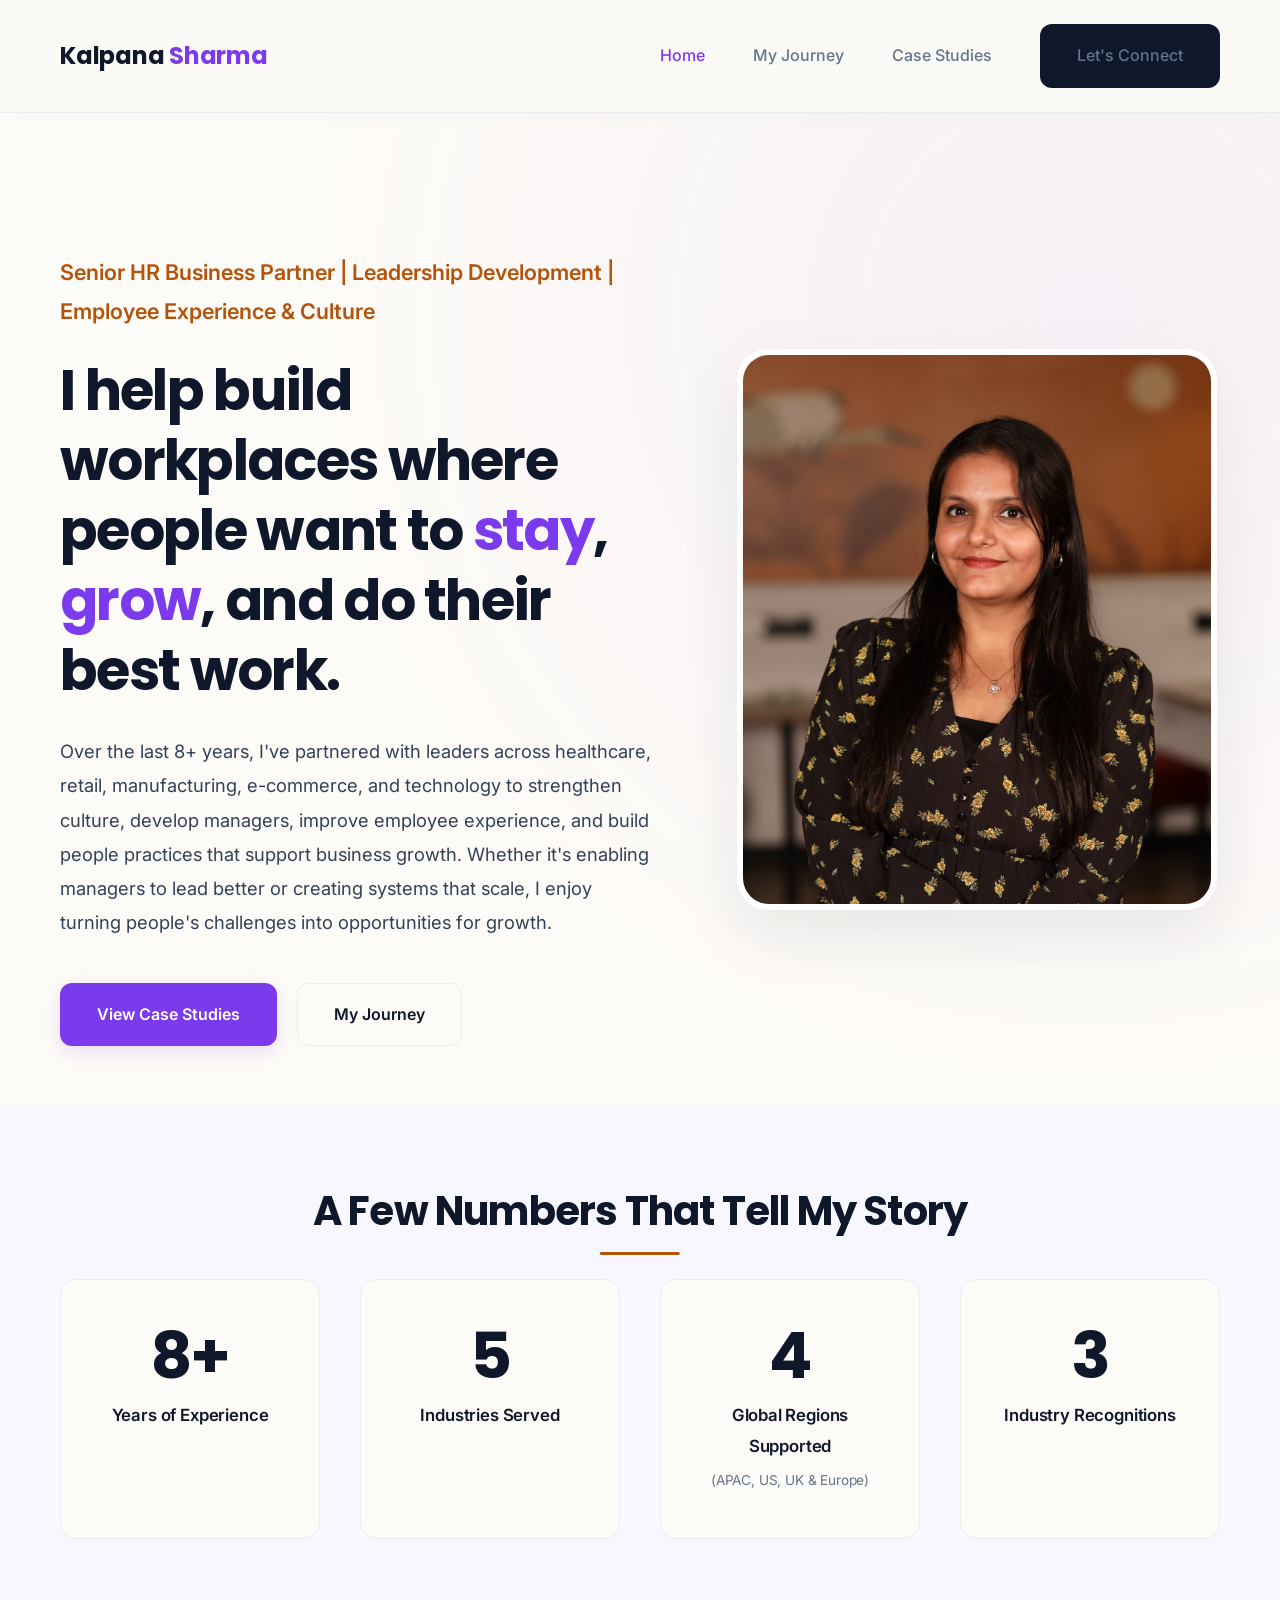
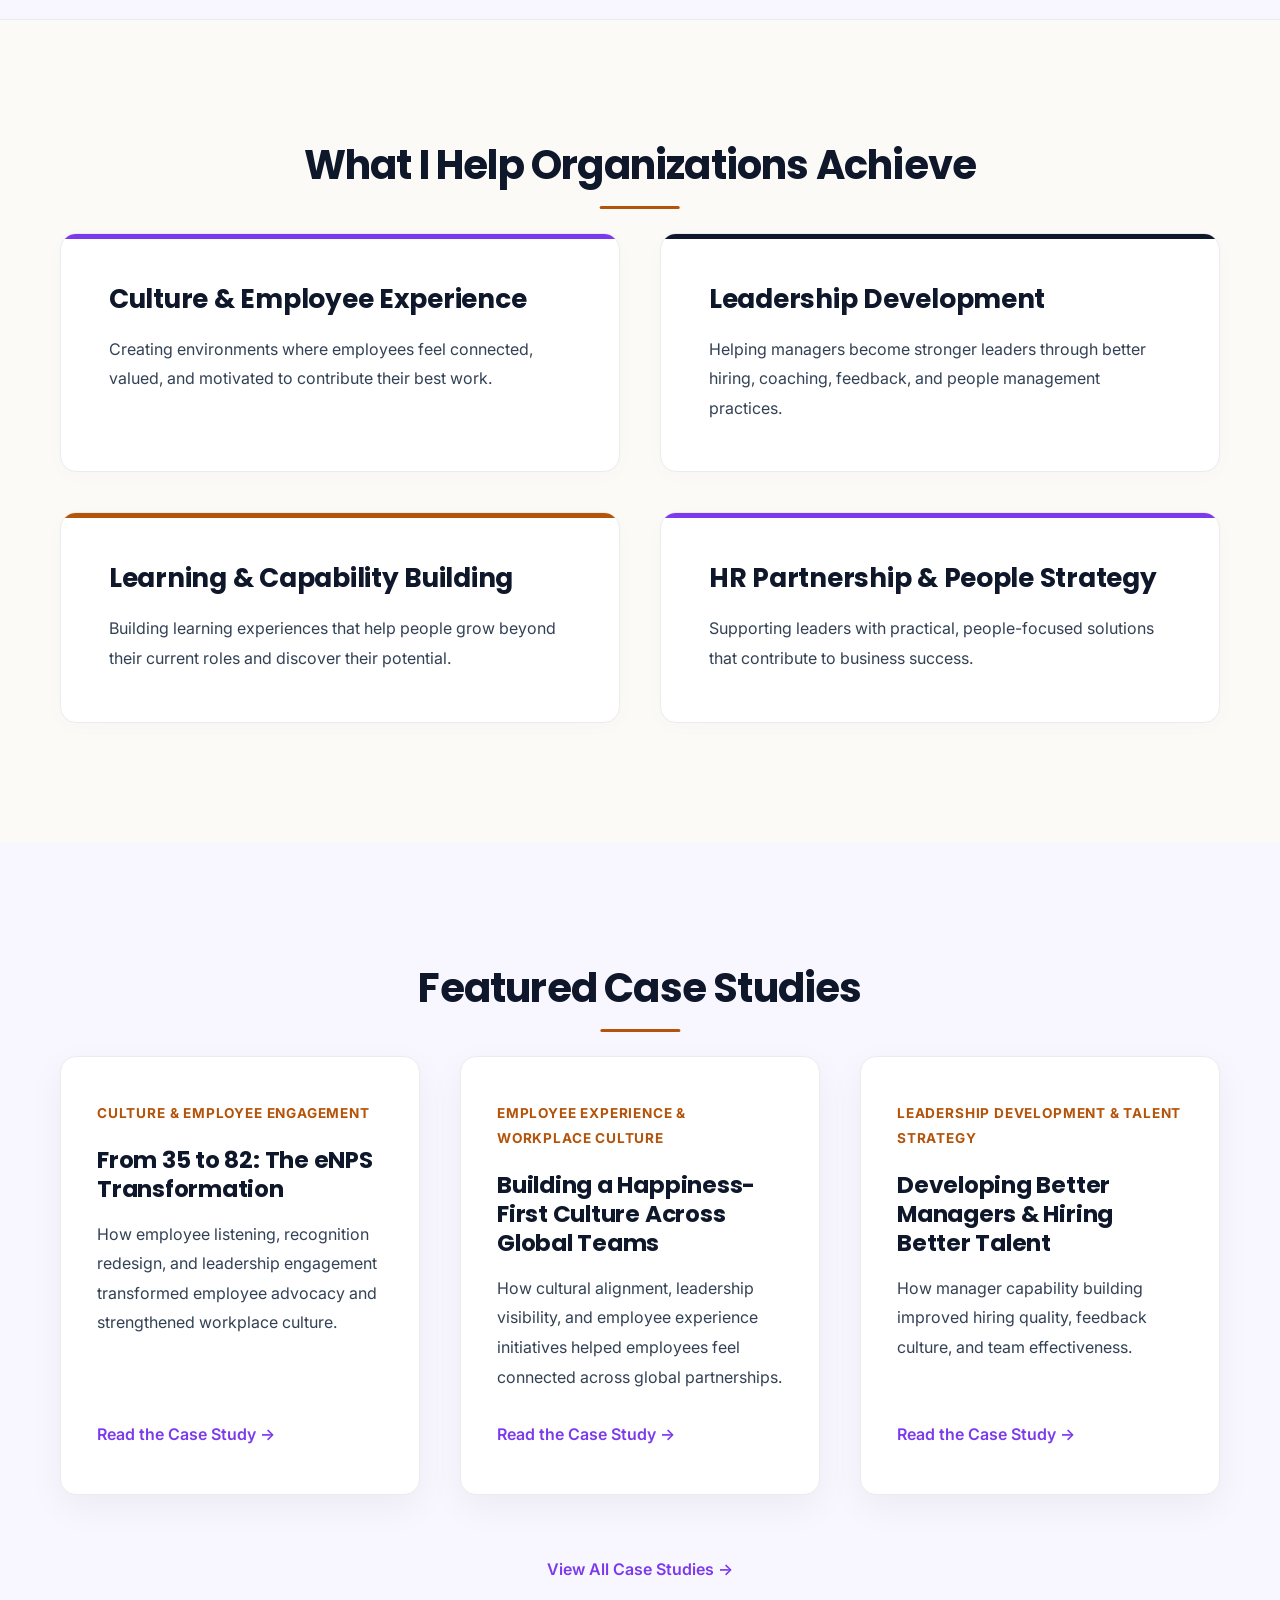
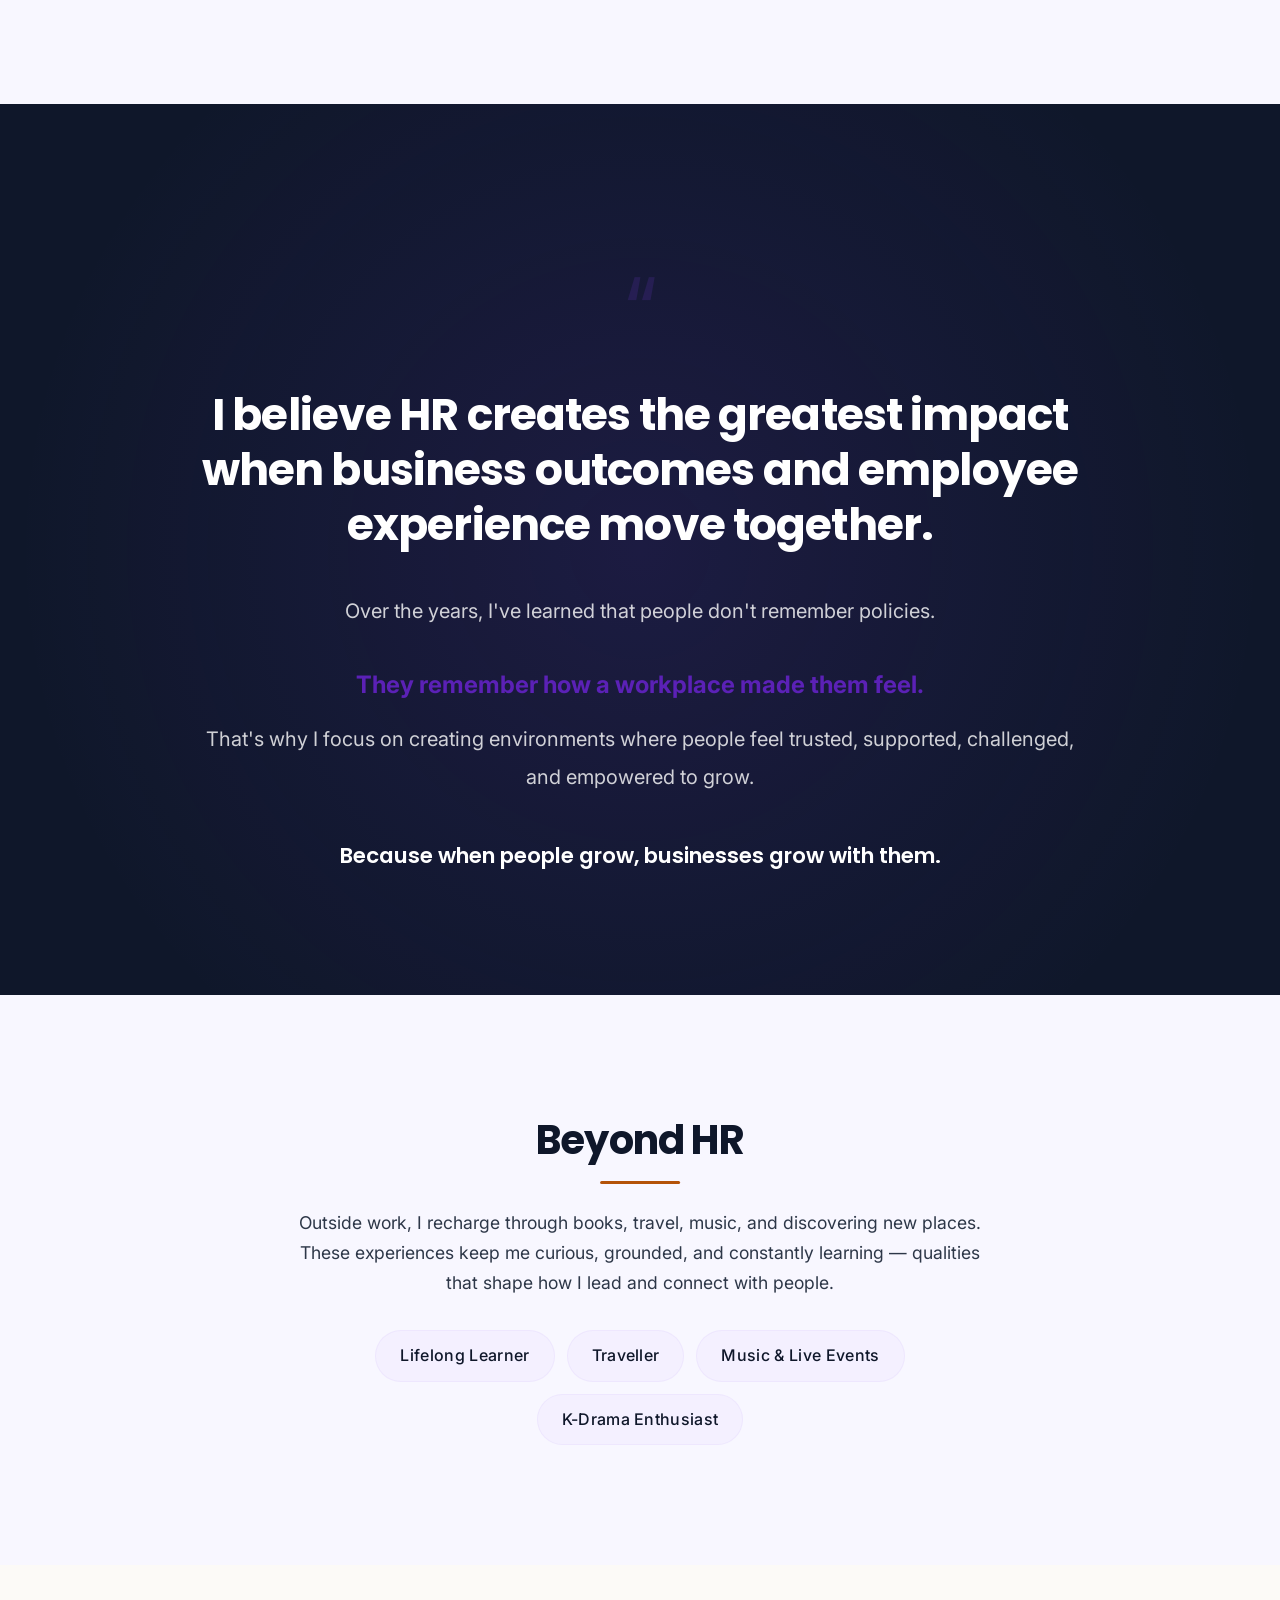
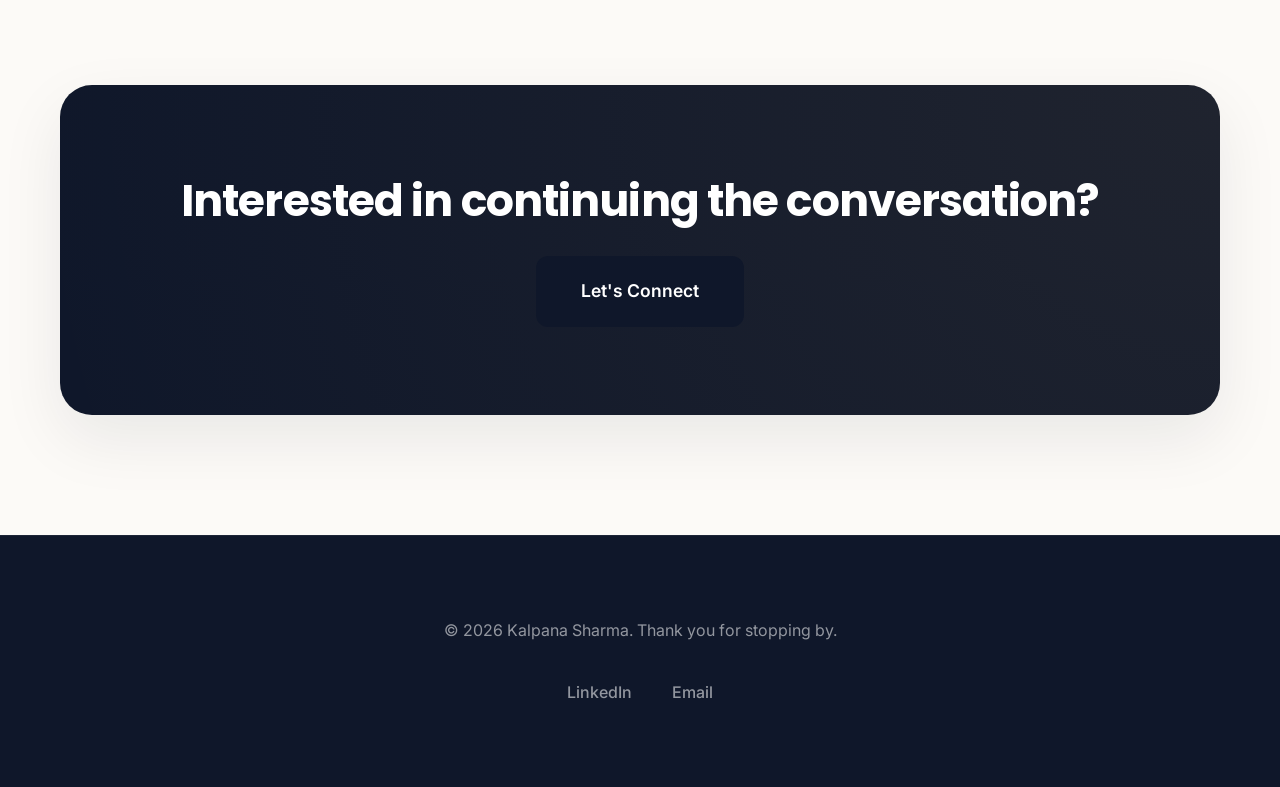
==== commit 2be435f9: "Update index.html" ====
--- a/index.html
+++ b/index.html
@@ -45,7 +45,7 @@
         <section class="hero-section" aria-label="Introduction">
             <div class="container hero-grid">
                 <div class="hero-content">
-                    <p class="hero-subheading"></strong><br>Senior HR Business Partner | Employee Experience | Leadership Development | Culture</p>
+                    <p class="hero-subheading"></strong><br>Senior HR Business Partner | Leadership Development | Employee Experience & Culture </p>
                     <h1>I help build workplaces where people want to <span class="text-purple">stay</span>, <span class="text-purple">grow</span>, and do their best work.</h1>
                     <div class="hero-story">
                         <p>Over the last 8+ years, I've partnered with leaders across healthcare, retail, manufacturing, e-commerce, and technology to strengthen culture, develop managers, improve employee experience, and build people practices that support business growth. Whether it's enabling managers to lead better or creating systems that scale, I enjoy turning people's challenges into opportunities for growth.</p>
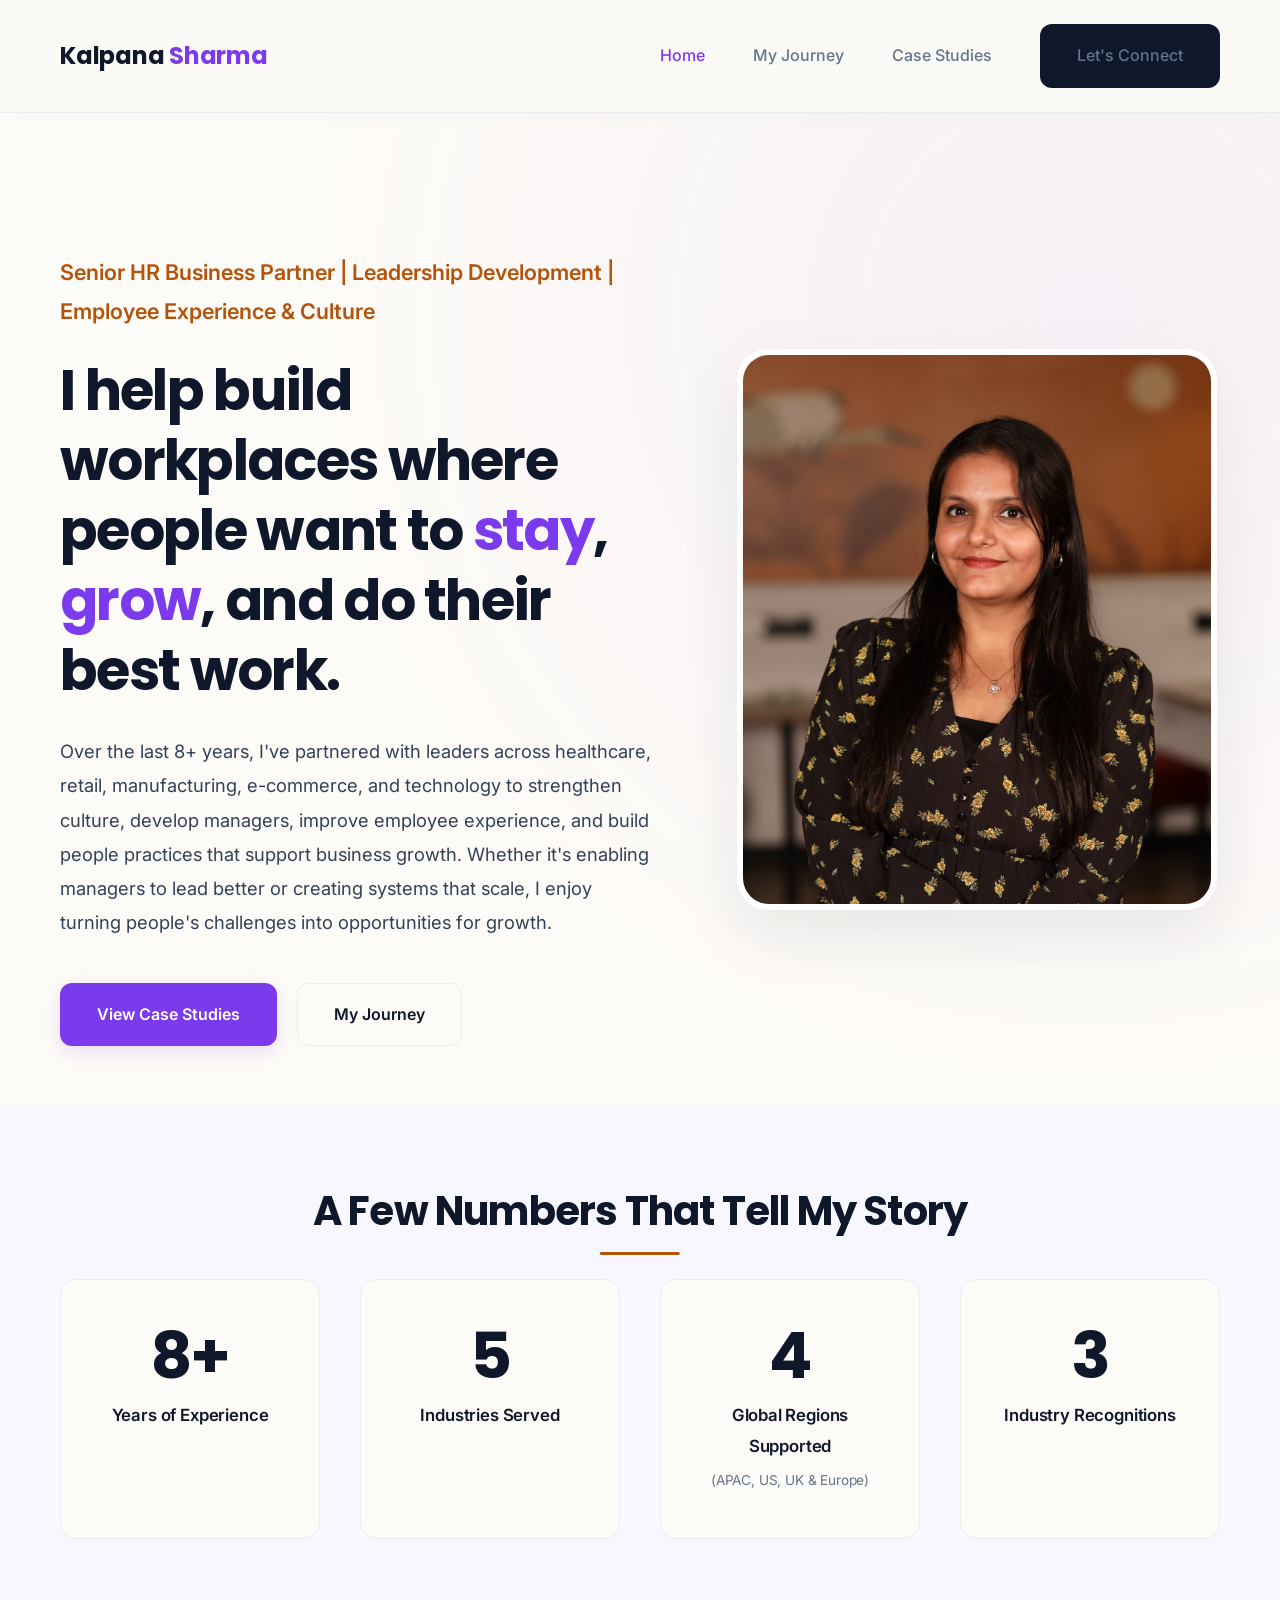
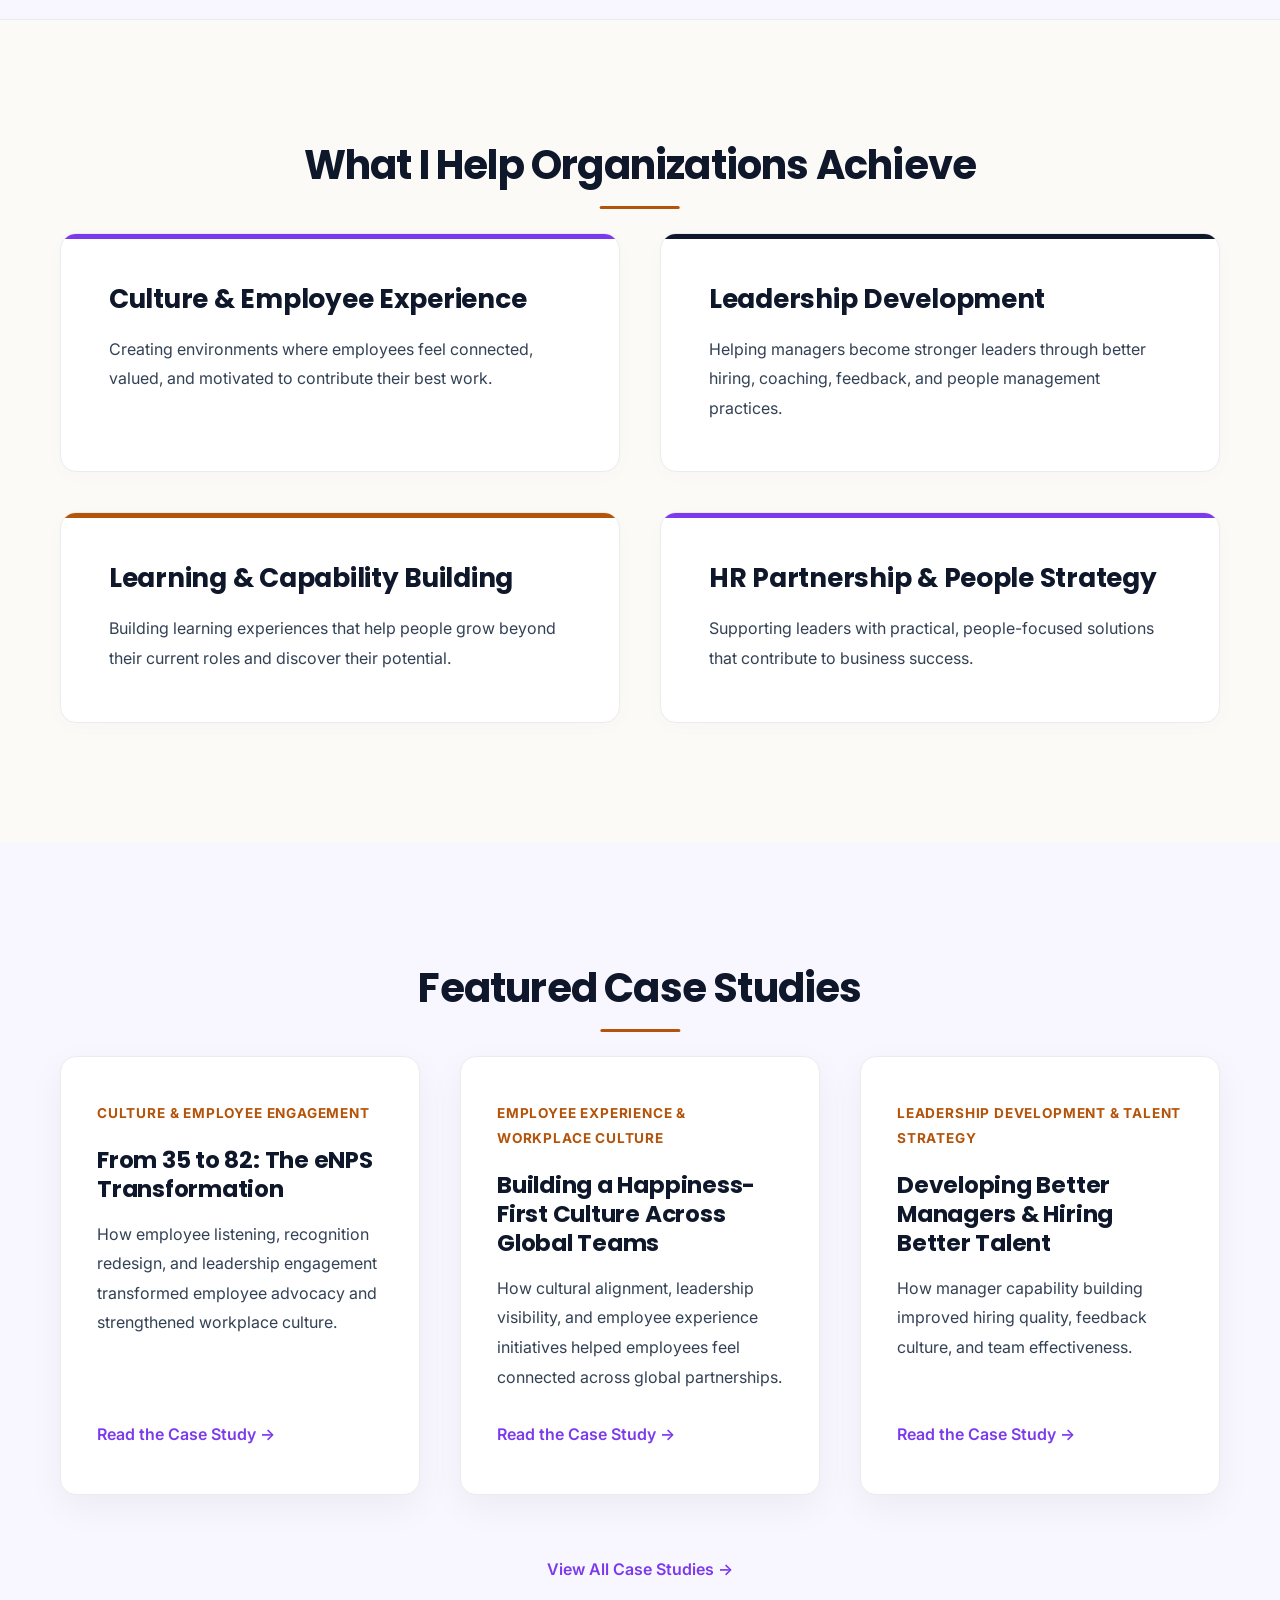
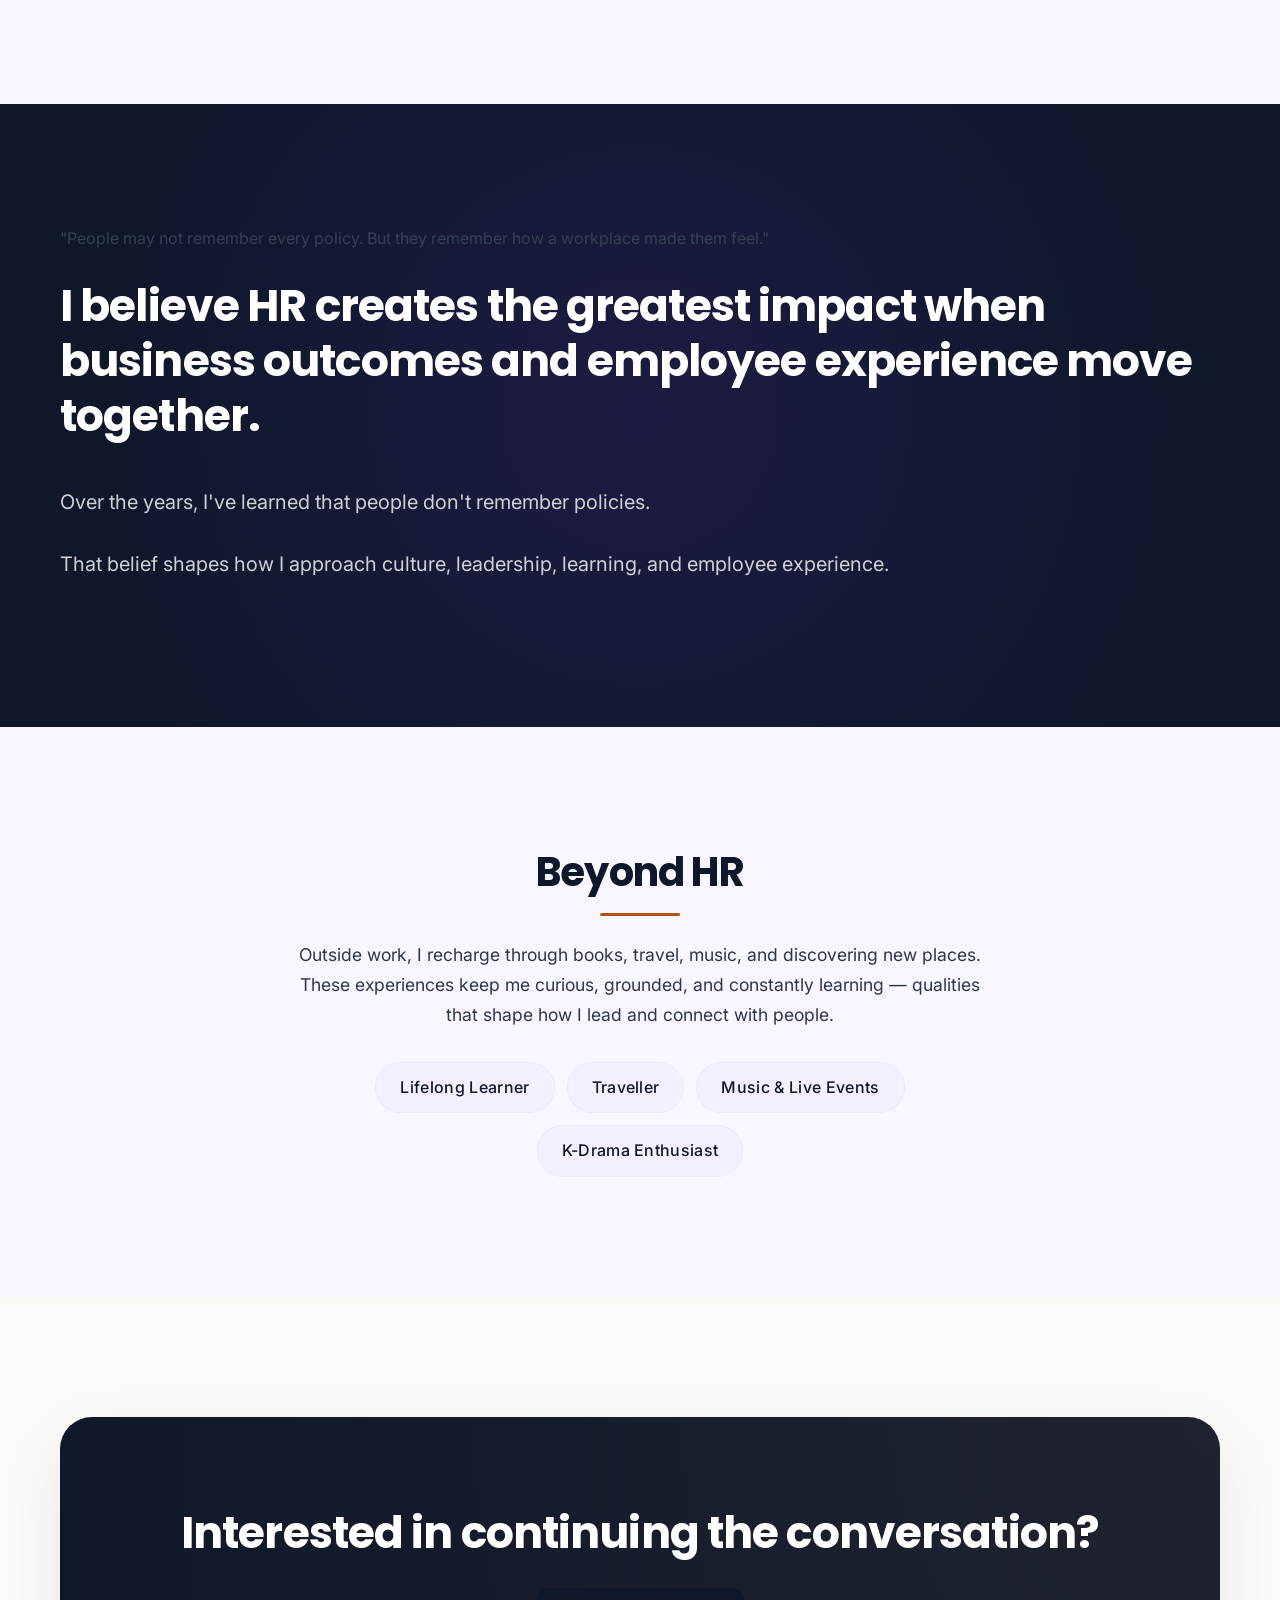
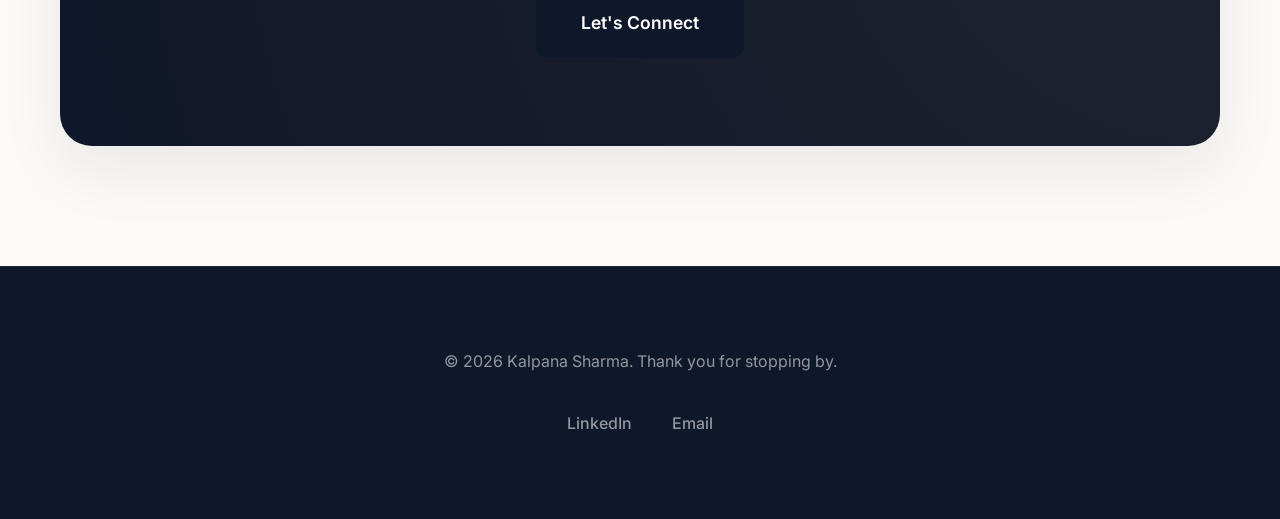
==== commit af94fdc8: "Update index.html" ====
--- a/index.html
+++ b/index.html
@@ -147,19 +147,16 @@
             </div>
         </section>
 
-        <!-- Leadership Creed / Philosophy Section -->
-        <section class="section philosophy-section" aria-label="My Philosophy">
-            <div class="container text-center">
-                <blockquote class="philosophy-container">
-                    <span class="philosophy-icon" aria-hidden="true">&ldquo;</span>
+        <!-- Compact Philosophy Quote Section -->
+        <section class="section philosophy-section">
+            <div class="container">
+                <div class="quote-card">
+                    <p class="quote-text">"People may not remember every policy. But they remember how a workplace made them feel."</p>
                     <h2>I believe HR creates the greatest impact when business outcomes and employee experience move together.</h2>
                     <div class="philosophy-text">
                         <p>Over the years, I've learned that people don't remember policies.</p>
-                        <p class="highlight">They remember how a workplace made them feel.</p>
-                        <p>That's why I focus on creating environments where people feel trusted, supported, challenged, and empowered to grow.</p>
-                    </div>
-                    <cite class="philosophy-author">Because when people grow, businesses grow with them.</cite>
-                </blockquote>
+                        <p class="quote-support">That belief shapes how I approach culture, leadership, learning, and employee experience.</p>
+                    </div>
             </div>
         </section>
 
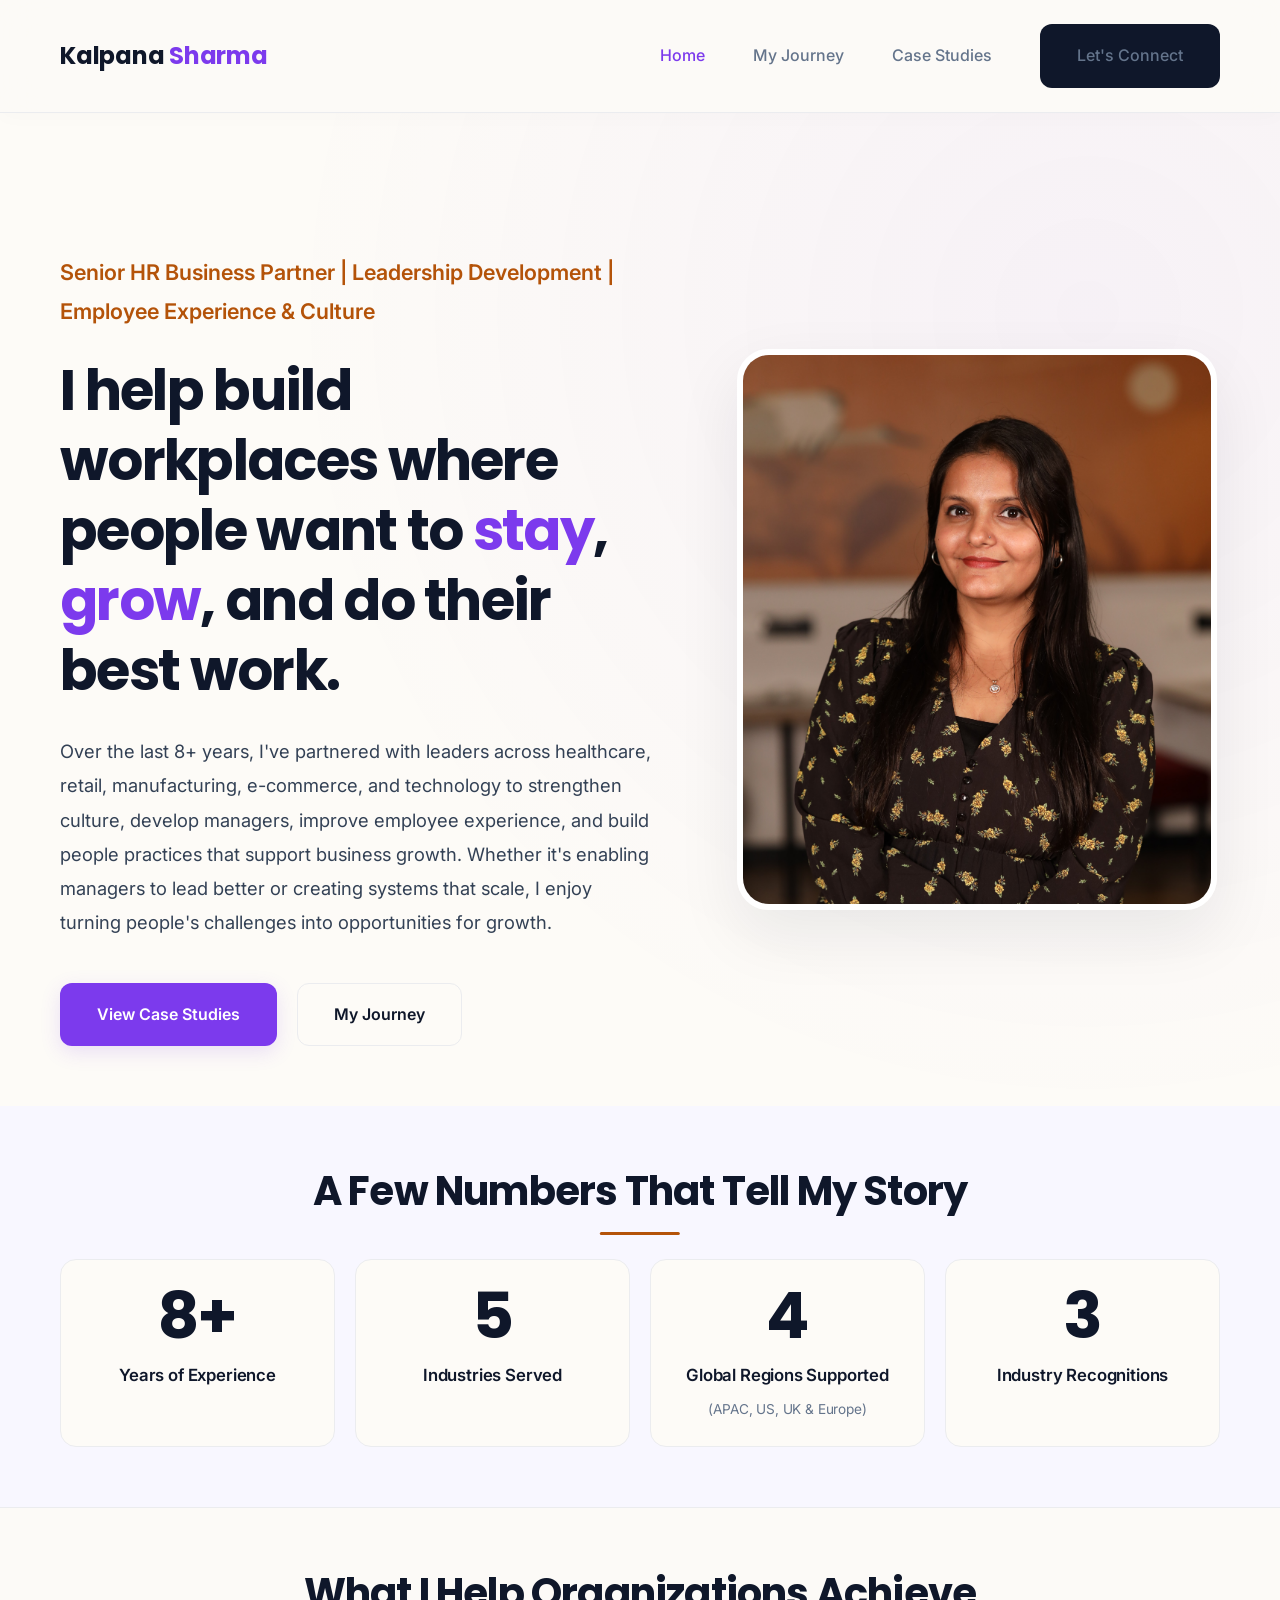
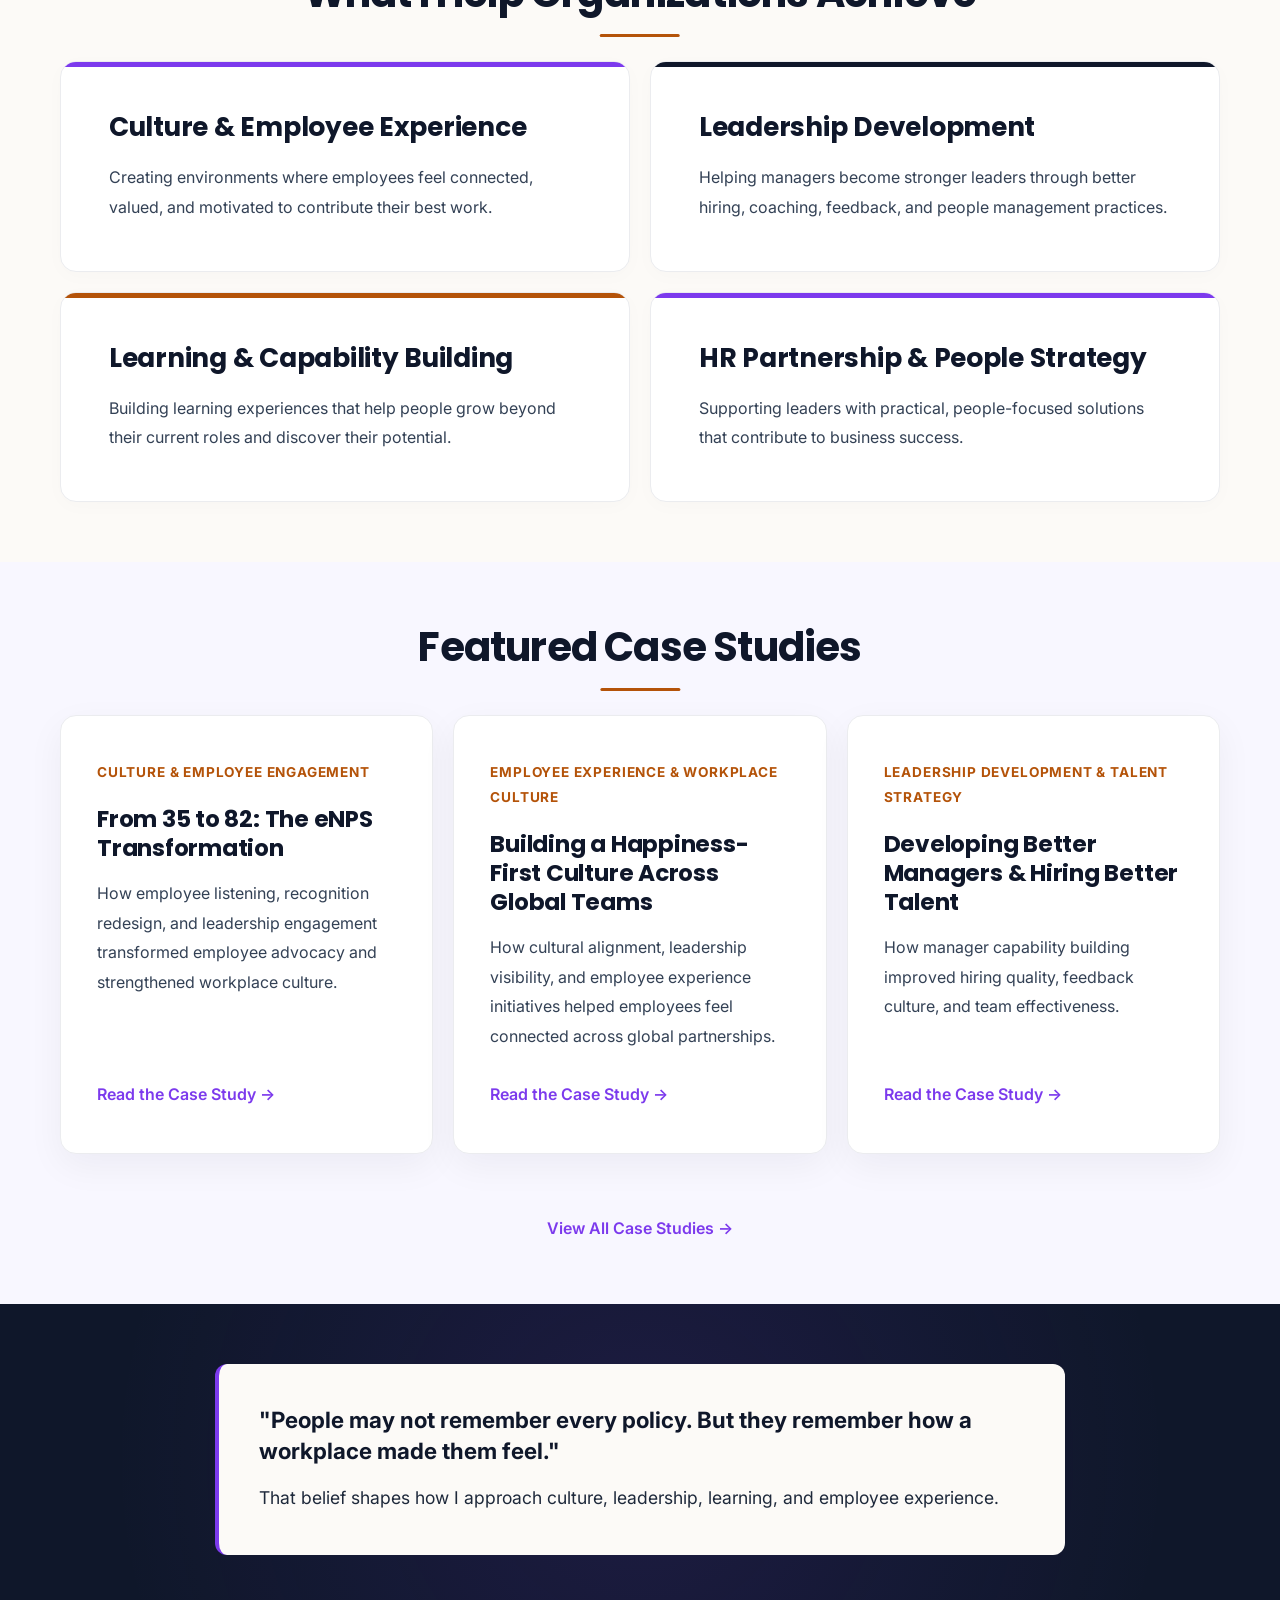
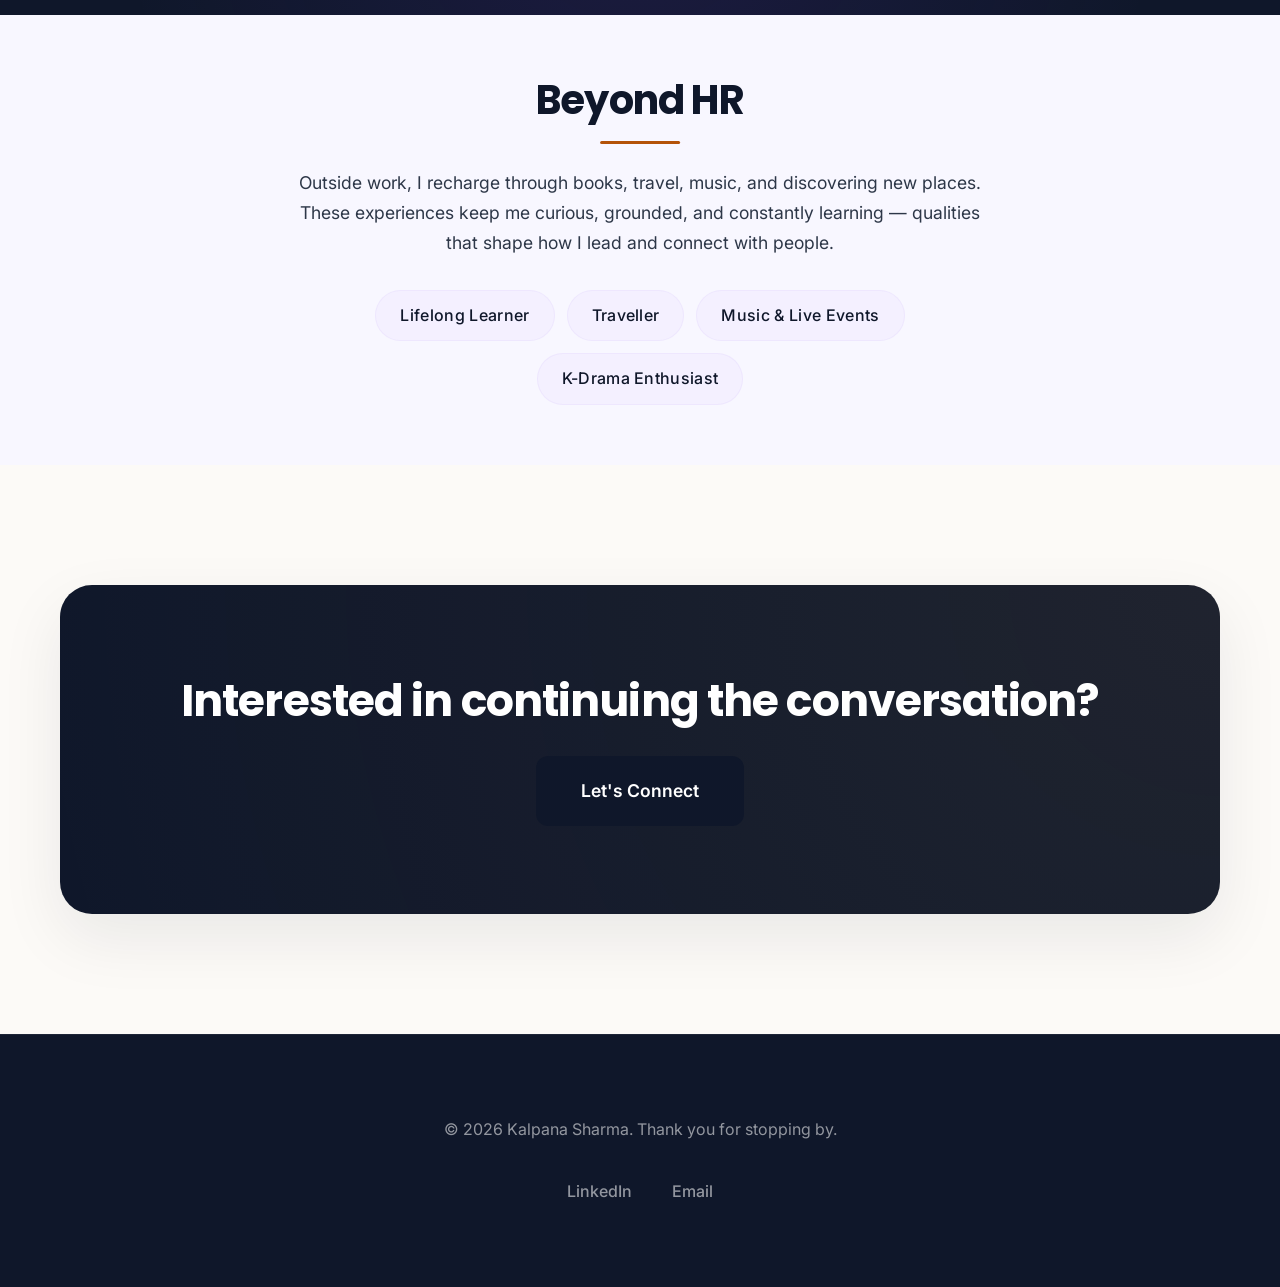
==== commit f92004d7: "Update index.html" ====
--- a/index.html
+++ b/index.html
@@ -152,9 +152,6 @@
             <div class="container">
                 <div class="quote-card">
                     <p class="quote-text">"People may not remember every policy. But they remember how a workplace made them feel."</p>
-                    <h2>I believe HR creates the greatest impact when business outcomes and employee experience move together.</h2>
-                    <div class="philosophy-text">
-                        <p>Over the years, I've learned that people don't remember policies.</p>
                         <p class="quote-support">That belief shapes how I approach culture, leadership, learning, and employee experience.</p>
                     </div>
             </div>
--- a/style.css
+++ b/style.css
@@ -1434,3 +1434,52 @@
     display: block;
     margin-bottom: 12px;
 }
+.philosophy-text .highlight {
+    color: #5b21b6 !important;
+    font-weight: 700 !important;
+    display: block;
+    margin-bottom: 12px;
+}
+
+/* =====================================================
+   HOMEPAGE COMPACT SPACING + QUOTE CARD
+   ===================================================== */
+
+.section {
+    padding: 60px 0 !important;
+}
+
+.metrics-grid,
+.expertise-grid,
+.cases-grid {
+    gap: 20px !important;
+}
+
+.metric-card {
+    min-height: 180px !important;
+    padding: 24px 20px !important;
+}
+
+.quote-card {
+    max-width: 850px;
+    margin: 0 auto;
+    padding: 40px;
+    border-left: 4px solid var(--color-purple);
+    background-color: var(--color-bg);
+    text-align: left;
+    border-radius: 12px;
+}
+
+.quote-text {
+    font-size: 1.4rem;
+    font-weight: 700;
+    color: var(--color-navy);
+    margin-bottom: 16px;
+    line-height: 1.4;
+}
+
+.quote-support {
+    font-size: 1.1rem;
+    color: var(--color-text);
+    margin: 0;
+}
